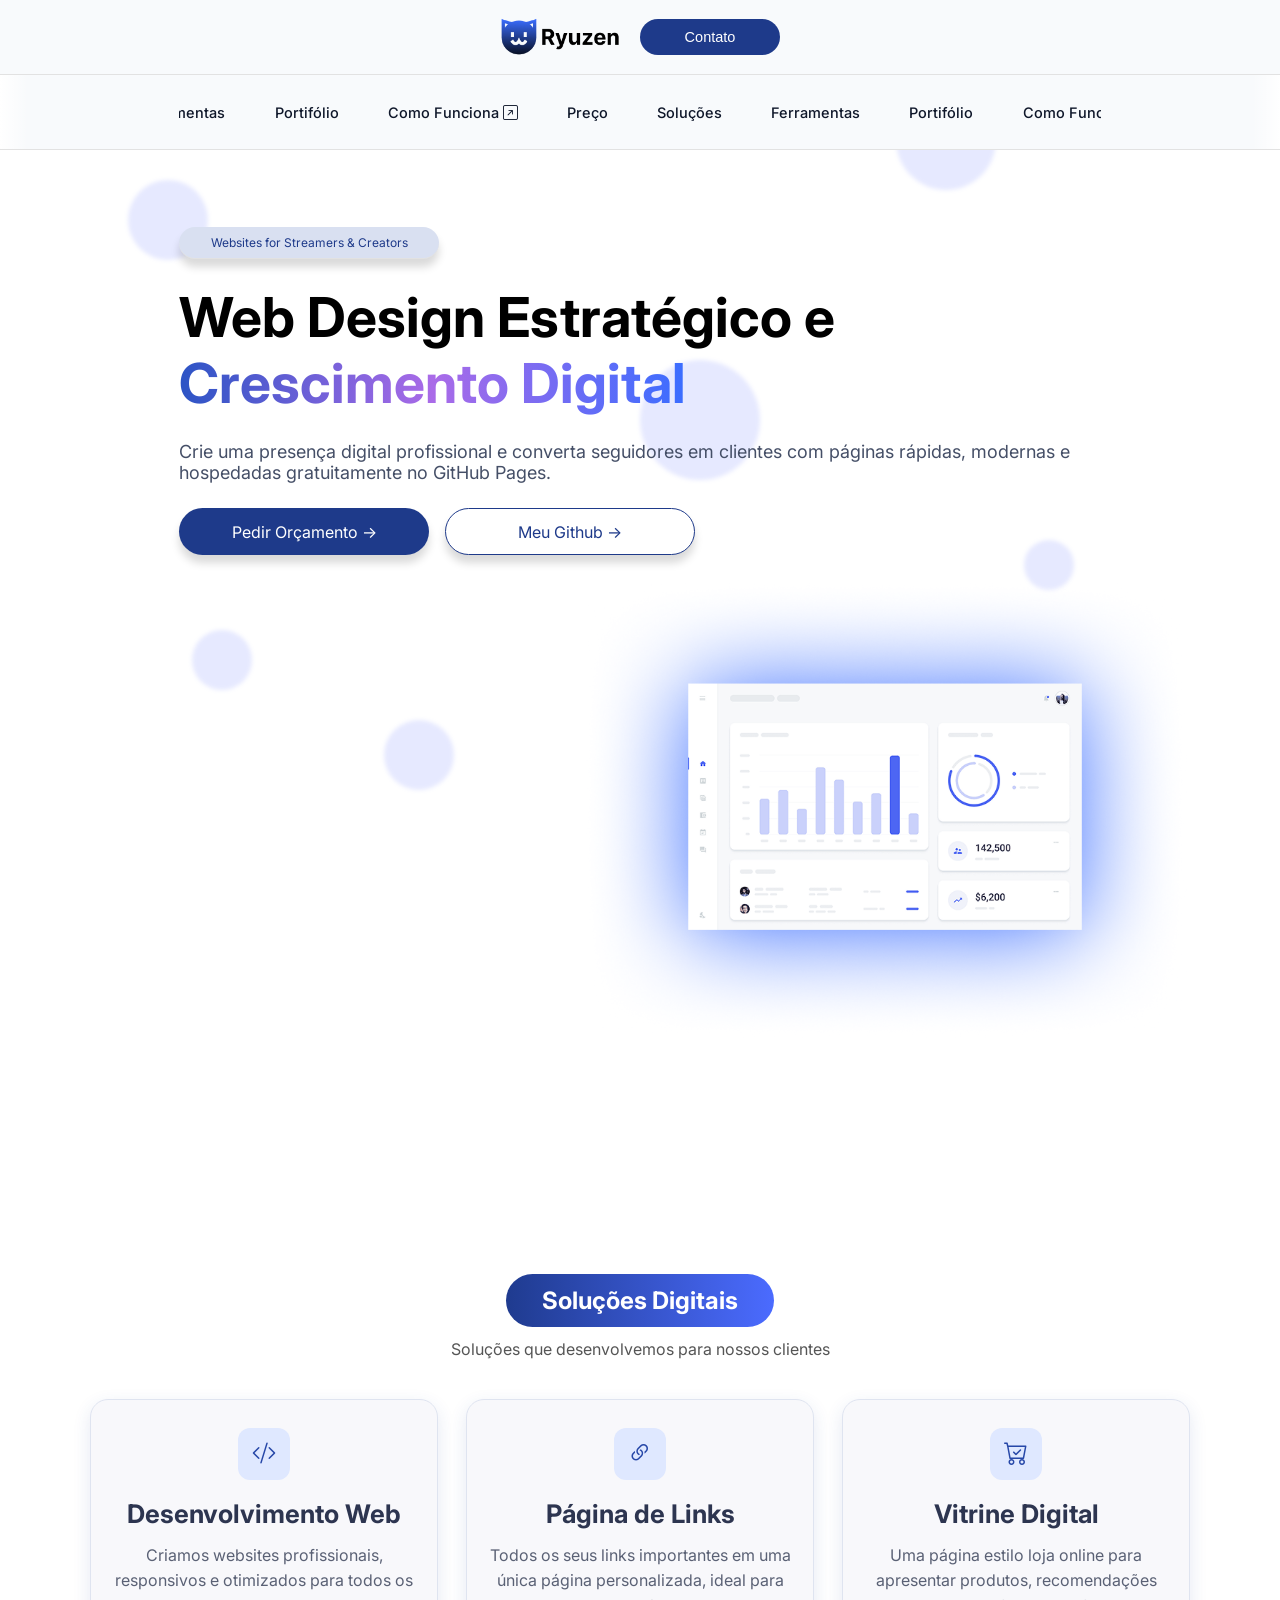
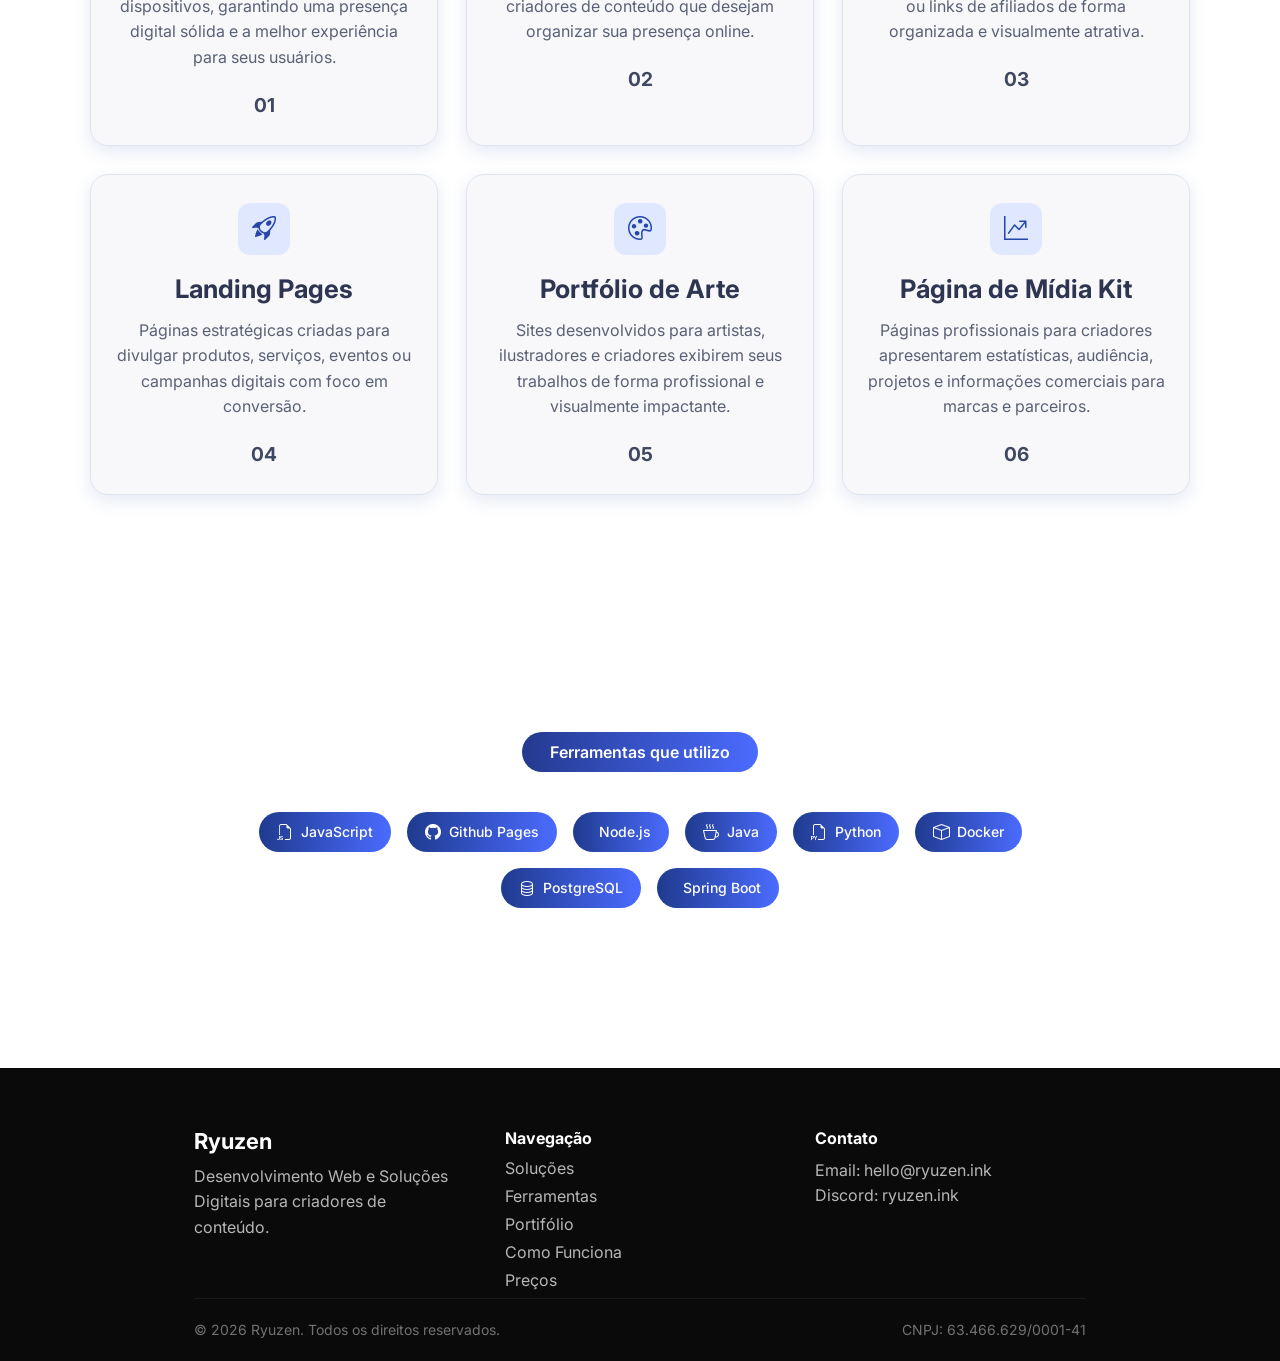
==== index.html @ b4200c1c "Correção de bugs no titulo e na seção ferramentas" ====
<!--
   *  
   * Ryuzen Dev Originals ® Todos os direitos reservados
   * Github: https://github.com/ryuzenink-cell
   *
-->
<!DOCTYPE html>
<html lang="pt">
<head>
    <meta charset="UTF-8">
    <meta name="viewport" content="width=device-width, initial-scale=1.0">
    <link rel="icon" type="image/jpg" href="assets/images/favicon.jpg">
    <title>Ryuzen - Portifólio de Desenvolvimento Web</title>
    <!-- Geral Style -->
    <link rel="stylesheet" href="assets/css/geral.css">
    <link rel="stylesheet" href="assets/css/top.css">
    <link rel="stylesheet" href="assets/css/main.css">
    <link rel="stylesheet" href="assets/css/footer.css">
    <link rel="stylesheet" href="assets/css/responsive.css">
    <link rel="stylesheet" href="assets/css/background/bg.css">
    <!-- Bootstrap Icons -->
    <link rel="stylesheet" href="https://cdn.jsdelivr.net/npm/bootstrap-icons@1.13.1/font/bootstrap-icons.min.css">
</head>
<body>



    <!-- ### Navbar section ### -->
    <div class="navbar navbar-desktop">
        <nav class="nav">
            <img src="assets/images/logo.png" alt="" srcset="" class="logo">
            <ul class="nav-list">
                <li class="nav-row"><a href="#Solucoes" class="nav-link">Soluções</a></li>
                <li class="nav-row"><a href="#Ferramentas" class="nav-link">Ferramentas</a></li>
                <li class="nav-row"><a href="#" class="nav-link">Portifólio</a></li>
                <li class="nav-row"><a href="#" class="nav-link">Como Funciona <i class="bi bi-arrow-up-right-square"></i></a></li>
                <li class="nav-row"><a href="#" class="nav-link">Preço</a></li>
            </ul>
            <button id="btn-cta">Contato</button>
        </nav>
    </div>
    <!-- ### Navbar section ### -->



    <!-- ### Nav-MOBILE ### -->
    <div class="navbar navbar-mobile nav-scroll-wrap">
        <nav class="nav nav-scroll" id="navScroll">
            <ul class="nav-list">
                <li class="nav-row"><a href="#Solucoes" class="nav-link">Soluções</a></li>
                <li class="nav-row"><a href="#Ferramentas" class="nav-link">Ferramentas</a></li>
                <li class="nav-row"><a href="#" class="nav-link">Portifólio</a></li>
                <li class="nav-row"><a href="#" class="nav-link">Como Funciona <i class="bi bi-arrow-up-right-square"></i></a></li>
                <li class="nav-row"><a href="#" class="nav-link">Preço</a></li>

                <li class="nav-row"><a href="#Solucoes" class="nav-link">Soluções</a></li>
                <li class="nav-row"><a href="#Ferramentas" class="nav-link">Ferramentas</a></li>
                <li class="nav-row"><a href="#" class="nav-link">Portifólio</a></li>
                <li class="nav-row"><a href="#" target="_blank" class="nav-link">Como Funciona <i class="bi bi-arrow-up-right-square"></i></a></li>
                <li class="nav-row"><a href="#" class="nav-link">Contato</a></li>
            </ul>
        </nav>
    </div>
    <!-- ### Nav-MOBILE ### -->


    <div class="floating-bg">
        <span></span>
        <span></span>
        <span></span>
        <span></span>
        <span></span>
        <span></span>
    </div>

    <!-- Hero section -->
    <section class="hero">
        <!--<img src="assets/images/tdesign_cat-filled.png" class="hero-logo-bg">-->
        <div class="container hero-grid">

            <div class="hero-left hero-content">
                <span id="slogan">Websites for Streamers & Creators</span>
                <h1>Web Design Estratégico e <span class="gradient-text">Crescimento Digital</span></h1>
                <p>Crie uma presença digital profissional e converta seguidores em clientes com páginas rápidas, modernas e hospedadas gratuitamente no GitHub Pages.</p>
                <div class="btn-section">
                    <a href="#" class="btn-order">Pedir Orçamento -></a>
                    <a href="https://github.com/ryuzenink-cell"  target="_blank" class="btn-github">Meu Github -></a>
                </div>
            </div>

            <div class="hero-right">
                <div class="hero-art">
                    <img src="assets/images/dashboard.png" alt="Dashboard">
                </div>
            </div>
        </div>
    </section>



    <!-- Main Section -->
     <section id="Solucoes" class="main">
        <div class="solutions">
            <div class="section-title">
                <span>Soluções Digitais</span>
                <p>Soluções que desenvolvemos para nossos clientes</p>
            </div>
            
            <div class="card-grid">


                <article class="card">
                    <span class="card-icon"><i class="bi bi-code-slash"></i></span>
                    <h3>Desenvolvimento Web</h3>
                    <p>
                        Criamos websites profissionais, responsivos e otimizados para todos os dispositivos, garantindo uma presença digital sólida e a melhor experiência para seus usuários.
                    </p>
                    <span class="card-number">01</span>
                </article>



                <article class="card">
                    <span class="card-icon"><i class="bi bi-link-45deg"></i></span>
                    <h3>Página de Links</h3>
                    <p>
                        Todos os seus links importantes em uma única página personalizada, ideal para criadores de conteúdo que desejam organizar sua presença online.
                    </p>
                    <span class="card-number">02</span>
                </article>



                <article class="card">
                    <span class="card-icon"><i class="bi bi-cart-check"></i></span>
                    <h3>Vitrine Digital</h3>
                    <p>
                        Uma página estilo loja online para apresentar produtos, recomendações ou links de afiliados de forma organizada e visualmente atrativa.
                    </p>
                    <span class="card-number">03</span>
                </article>



                <article class="card">
                    <span class="card-icon"><i class="bi bi-rocket-takeoff"></i></span>
                    <h3>Landing Pages</h3>
                    <p>
                        Páginas estratégicas criadas para divulgar produtos, serviços, eventos ou campanhas digitais com foco em conversão.
                    </p>
                    <span class="card-number">04</span>
                </article>



                <article class="card">
                    <span class="card-icon"><i class="bi bi-palette"></i></span>
                    <h3>Portfólio de Arte</h3>
                    <p>
                        Sites desenvolvidos para artistas, ilustradores e criadores exibirem seus trabalhos de forma profissional e visualmente impactante.
                    </p>
                    <span class="card-number">05</span>
                </article>



                <article class="card">
                    <span class="card-icon"><i class="bi bi-graph-up-arrow"></i></span>
                    <h3>Página de Mídia Kit</h3>
                    <p>
                        Páginas profissionais para criadores apresentarem estatísticas, audiência, projetos e informações comerciais para marcas e parceiros.
                    </p>
                    <span class="card-number">06</span>
                </article>
            </div>
        </div>
     </section>


     <section id="Ferramentas" class="tools">
        <div class="tools-title">
            Ferramentas que utilizo
        </div>
  
        <div class="tools-list">

        <div class="tool">
            <i class="bi bi-filetype-js"></i>
            JavaScript
        </div>

        <div class="tool">
            <i class="bi bi-github"></i>
            Github Pages
        </div>

        <div class="tool">
            <i class="bi bi-nodejs"></i>
            Node.js
        </div>

        <div class="tool">
            <i class="bi bi-cup-hot"></i>
            Java
        </div>

        <div class="tool">
            <i class="bi bi-filetype-py"></i>
            Python
        </div>

        <div class="tool">
            <i class="bi bi-box"></i>
            Docker
        </div>

        <div class="tool">
            <i class="bi bi-database"></i>
            PostgreSQL
        </div>

        <div class="tool">
            <i class="bi bi-leaf"></i>
            Spring Boot
        </div>
    </div>
</section>
     

<!-- Footer -->
<footer class="footer">

  <div class="footer-container">

    <div class="footer-brand">
      <h3>Ryuzen</h3>
      <p>Desenvolvimento Web e Soluções Digitais para criadores de conteúdo.</p>
    </div>

    <div class="footer-links">
      <h4>Navegação</h4>
      <a href="#Solucoes">Soluções</a>
      <a href="#Ferramentas">Ferramentas</a>
      <a href="#Portifolio">Portifólio</a>
      <a href="#ComoFunciona"  target="_blank">Como Funciona</a>
      <a href="#Precos">Preços</a>
    </div>

    <div class="footer-contact">
      <h4>Contato</h4>
      <p>Email: hello@ryuzen.ink</p>
      <p>Discord: ryuzen.ink</p>
    </div>

  </div>

  <div class="footer-bottom">
    <p>© 2026 Ryuzen. Todos os direitos reservados.</p>
    <p>CNPJ: 63.466.629/0001-41</p>
  </div>

</footer>

    <script src="assets/js/infinity-scroll.js"></script>
    <script src="assets/js/geral.js"></script>
</body>
</html>
---- assets/css/geral.css ----
/* Fonts from Google FOnts */
@import url('https://fonts.googleapis.com/css2?family=Fjalla+One&family=Inter:ital,opsz,wght@0,14..32,100..900;1,14..32,100..900&family=Open+Sans:ital,wght@0,300..800;1,300..800&family=Roboto:ital,wght@0,100..900;1,100..900&display=swap');

/* Geral Config. */
*{
    margin: 0;
    padding: 0;
    box-sizing: border-box;
}

html{
    scroll-behavior: smooth;
}

body{
    font-family: 'Inter', Arial, Helvetica, sans-serif;
    
}

.hero {
    min-height: 90dvh;      /* melhor no mobile */
    height: auto;            /* não trava */
    padding: clamp(28px, 6vw, 80px) 0;  /* padding responsivo */
    overflow: hidden;
    position: relative;
    overflow: hidden;
}

.container {
    width: min(100%, 72%); /* Configure a largura da seção HERO aqui */
    margin: 0 auto;
}

.hero-content{
    display:flex;
    flex-direction:column;
    gap: 25px;
    position: relative;
    z-index: 2;
}
---- assets/css/top.css ----
/* Logo COnfig. */
.logo{
    width: 120px;
    height: 38px;
}

/* Navbar Config. */
.navbar{
    height: 75px;
    background-color: #F8FAFC;
    display: flex;
    justify-content: center;
    align-items: center;
    border-bottom: 1px solid rgb(226, 226, 226);
}

.nav{
    height: 75px;
    width: 72%;      /* Configure a largura do menu de navegação aqui */
    display: flex;
    justify-content: space-between;
    align-items: center;
}

.nav .nav-list{
    display: flex;
    justify-content: center;
    list-style: none;
}

.nav .nav-list .nav-row{
    margin: 15px;
}

.nav .nav-list .nav-row .nav-link{
    position: relative;
    font-weight: 500;
    text-decoration: none;
    color: #0F172A;
    font-size: 14.5px;
    padding: 0.6rem;
    border-radius: 100px;
    cursor: pointer;
    transition: all 1s ease;
}

.nav .nav-list .nav-row .nav-link:hover{
    color: #1E3A8A;
    transition: all 1s ease;
}

.nav .nav-list .nav-row .nav-link:hover::after{
    transform: scaleX(1);                /* Controla o underline animado */
}

.nav .nav-list .nav-row .nav-link::after{
    content: "";
    position: absolute;                  /* Controla o underline animado */
    left: 0;
    bottom: 0px;
    width: 100%;
    height: 2px;
    background: #1E3A8A;
    transform: scaleX(0);
    transform-origin: left;
    transition: transform 0.3s ease;
}

#btn-cta{
    font-size: 14.5px;
    border: none;
    padding: 0.6rem;
    width: 140px;
    border-radius: 100px;
    color: #fff;
    background-color: #1E3A8A;
    transition: all 0.4s ease;
    cursor: pointer;
}

#btn-cta:hover{
    color: #1E3A8A;
    background-color: #fff;
    border: 1px solid #1E3A8A;
    transition: all 0.4s ease;
}



.navbar-mobile{
    display: none;
}



/* ##### Hero Section Congif. ##### */
/* Slogom + Hero Gradient Text  + CTA BTN Style */

#slogan{
    display: flex;
    justify-content: center;
    align-items: center;
    color: #1E3A8A;
    background-color: #D9E0F1;
    font-size: 12px;
    padding: 0.6rem;
    width: 260px;
    height: 32px;
    border-radius: 100px;
    border-bottom: 1px solid rgb(226, 226, 226);
    box-shadow: 0 8px 8px rgba(0,0,0,0.15);
}

.gradient-text{
    background: #3A6DFF;

    background: -webkit-linear-gradient(to right, #2C54C5, #AA6BE8, #3A6DFF);
    background: linear-gradient(to right, #2C54C5, #AA6BE8, #3A6DFF);

    -webkit-background-clip: text;
    background-clip: text;

    -webkit-text-fill-color: transparent;
    color: transparent;
}

/* BTN Section */
.btn-section{
    display: flex;
    gap: 16px;
}

.btn-order{
    display: flex;
    justify-content: center;
    align-items: center;
    font-size: 16px;
    text-decoration: none;
    border: none;
    padding: 0.8rem;
    width: 250px;
    border-radius: 100px;
    color: #fff;
    background-color: #1E3A8A;
    transition: all 0.4s ease;
    cursor: pointer;
    box-shadow: 0 8px 8px rgba(0,0,0,0.15);
}

.btn-order:hover{
    color: #1E3A8A;
    background-color: #fff;
    border: 1px solid #1E3A8A;
    transition: all 0.4s ease;
}

.btn-github{
    display: flex;
    justify-content: center;
    align-items: center;
    font-size: 16px;
    text-decoration: none;
    border: none;
    padding: 0.8rem;
    width: 250px;
    border-radius: 100px;
    color: #1E3A8A;
    background-color: #fff;
    transition: all 0.4s ease;
    cursor: pointer;
    border: 1px solid #1E3A8A;
    box-shadow: 0 8px 8px rgba(0,0,0,0.15);
}

.btn-github:hover{
    color: #F8FAFC;
    background-color: #1E3A8A;
    transition: all 0.4s ease;
}



.hero-logo-bg{
    position: absolute;
    right: -40px;
    bottom: -100px;
    width: 500px;
    /*filter: blur(2px);*/
    z-index: 0;
}

/* Resume */

.hero-content p{
    color: #454f67;
    font-size: 18px;
}

.hero-content h1{
    font-size: 55px;
}

.hero-grid {
  display: grid;
  grid-template-columns: 1.1fr 0.9fr; /* esquerda maior, direita menor */
  gap: 80px;                         /* Define a largura premitida para o "Web Design Estratégico e Crescimento Digital" e restante */
  align-items: center;
}

.hero-right .hero-art{
  position: relative;
  width: 100%;
  max-width: 520px;
  margin-left: auto;
}

.hero-right img{
  width: 38rem;
  display: block;
}
---- assets/css/main.css ----
/* Font Anonymous Pro */
@import url('https://fonts.googleapis.com/css2?family=Anonymous+Pro:ital,wght@0,400;0,700;1,400;1,700&family=Fjalla+One&family=Inter:ital,opsz,wght@0,14..32,100..900;1,14..32,100..900&family=Open+Sans:ital,wght@0,300..800;1,300..800&family=Roboto:ital,wght@0,100..900;1,100..900&display=swap');
/* ------ */
.main{
    min-height: 90dvh;      /* melhor no mobile */
    height: auto;            /* não trava */
    padding: clamp(28px, 6vw, 80px) 0;  /* padding responsivo */
    overflow: hidden;
    overflow: hidden;
}

.solutions {
    padding: 80px 20px;
}

.section-title {
    text-align: center;
    margin-bottom: 40px;
}

.section-title span{
    display: inline-block;
    background: linear-gradient(90deg,#1f3b8f,#4b6bff);
    color: white;
    padding: 12px 36px;
    border-radius: 999px;
    font-weight: 700;
    font-size: 1.5rem;
    margin-bottom: 12px;
}

.section-title p{
    color: #555;
    font-size: 1rem;
}

.section-title p {
    color: #555;
    font-size: 1rem;
}

.card-grid{
    display: grid;
    grid-template-columns: repeat(3, 1fr);
    gap: 28px;
    max-width: 1100px;
    margin: 0 auto;
}

.card{
    background: #f8f8fb;
    border: 1px solid #dfe4f0;
    border-radius: 18px;
    padding: 28px 22px;
    text-align: center;
    box-shadow: 0 6px 18px rgba(45, 76, 160, 0.12);
    transition: transform 0.3s ease, box-shadow 0.3s ease;
}

.card:hover {
    transform: translateY(-6px);
    box-shadow: 0 12px 28px rgba(45, 76, 160, 0.18);
}

.card-icon {
    width: 52px;
    height: 52px;
    margin: 0 auto 18px;
    border-radius: 12px;
    color: #2647a8;
    background: #dfe8ff;
    display: flex;
    align-items: center;
    justify-content: center;
    font-size: 24px;
}

.card h3 {
    font-size: 1.6rem;
    margin-bottom: 14px;
    color: #2d3550;
}

.card p {
    font-size: 1rem;
    line-height: 1.6;
    color: #5a6175;
    margin-bottom: 22px;
}

.card-number {
    display: block;
    font-weight: 700;
    font-size: 1.2rem;
    color: #3f4860;
}

/* Ferramentas que utilizo */
.tools{
  padding: 80px 20px;
  text-align: center;
  width: 72%;
  margin: 0 auto;
}

/* título */

.tools-title{
  display: inline-block;
  padding: 10px 28px;

  background: linear-gradient(90deg,#243a8f,#4b6bff);

  color: white;
  font-weight: 600;
  border-radius: 20px;

  margin-bottom: 40px;
}

/* lista */

.tools-list{
  display: flex;
  flex-wrap: wrap;
  justify-content: center;
  gap: 16px;
}

/* cada ferramenta */

.tool{
  display: flex;
  align-items: center;
  gap: 8px;
  padding: 10px 18px;

  background: linear-gradient(90deg,#1f3b8f,#4b6bff);

  color: white;
  font-weight: 500;

  border-radius: 20px;

  font-size: 14px;

  transition: transform 0.25s ease,
              box-shadow 0.25s ease;
}

.tool i{
  font-size: 16px;
}

/* hover */

.tool:hover{
  transform: translateY(-3px);

  box-shadow: 0 8px 20px rgba(0,0,0,0.15);
}
---- assets/css/footer.css ----
.footer{
    background:#0a0a0a;
    color:white;
    padding:60px 20px 20px 20px;
    margin-top:80px;
}

.footer-container{
  max-width:72%;
  margin:auto;

  display:grid;
  grid-template-columns: repeat(auto-fit, minmax(220px,1fr));
  gap:40px;
}

.footer h3{
  font-size:22px;
  margin-bottom:10px;
}

.footer h4{
  margin-bottom:10px;
}

.footer p{
  opacity:0.7;
  line-height:1.6;
}

.footer a{
  display:block;
  color:white;
  text-decoration:none;
  opacity:0.7;
  margin-bottom:8px;
  transition:0.3s;
}

.footer a:hover{
  opacity:1;
}

.footer-bottom{
  margin-top:40px;
  padding-top:20px;
  border-top:1px solid #222;
  width: 72%;
  
  display:flex;
  justify-content:space-between;
  margin: 0 auto;
  flex-wrap:wrap;

  font-size:14px;
  opacity:0.6;
}
---- assets/css/responsive.css ----
/* ########## MOBILE ########### */
/* ##### Header ##### */
/* Mobile grande / início tablet (até 640px) */
@media (max-width: 1299px) {
    .navbar-desktop .nav-list{
        display: none;
    }

    .navbar-mobile{
        display: flex;
        justify-content: center;
        align-items: center;
    }

    .nav{
        display: flex;
        justify-content: center;
        align-items: center;
        gap: 20px;
    }

    .nav-mobile .nav-row{
        padding-left: 100px;
    }

    .hero-grid{
        grid-template-columns: 1fr;
        gap: 24px;
    }

    .nav-scroll{
  display: flex;
  gap: 22px;
  padding: 12px 16px;

  overflow-x: auto;
  overflow-y: hidden;
  white-space: nowrap;

  -webkit-overflow-scrolling: touch; /* iOS suave */
  scroll-snap-type: x mandatory;     /* “encaixa” */
}

.nav-scroll a{
  flex: 0 0 auto;
  scroll-snap-align: start;

  text-decoration: none;
  color: #111;
  font-weight: 500;
  padding: 10px 12px;
  border-radius: 999px;
}

.nav-scroll a:active{
  background: rgba(15,42,120,.08);
}

/* esconder a scrollbar (opcional) */
.nav-scroll::-webkit-scrollbar{ display: none; }
.nav-scroll{ scrollbar-width: none; }

.nav-scroll-wrap{
  position: relative;
}

.nav-scroll-wrap::before,
.nav-scroll-wrap::after{
  content:"";
  position:absolute;
  top:0; bottom:0;
  width: 28px;
  pointer-events:none;
}

.nav-scroll-wrap::before{
  left:0;
  background: linear-gradient(to right, #fff, transparent);
}
.nav-scroll-wrap::after{
  right:0;
  background: linear-gradient(to left, #fff, transparent);
}

}

@media (max-width: 760px){
  .btn-section{
    flex-direction: column;
    align-items: center;
    margin-left: 0px;
}
}


/* ##### Hero Section ##### */
/* Mobile: vira 1 coluna */
@media (max-width: 992px){
  .hero-grid{
    grid-template-columns: 1fr;
  }
  .hero-right .hero-art{
    margin: 0 auto;
    max-width: 90%;
  }
}

@media (max-width: 989px) {
    .hero-right{
    display: flex;
    justify-content: center;
    align-items: center;
}

.hero-right img{
    width: min(1000px, 100%);
    height: auto;
    display: block;
}

}

@media (max-width: 700px) {
  .hero-content h1{
    font-size: 38px;
}
}




/* Main Section */
@media (max-width: 992px) {
  .card-grid{
      grid-template-columns: repeat(1, 1fr);
      max-width: 90%;
      margin: 0 auto;
  }
}
---- assets/css/background/bg.css ----
.floating-bg{
  position: fixed;
  top: 0;
  left: 0;
  width: 100%;
  height: 100%;
  overflow: hidden;
  z-index: -1;
  pointer-events: none;
}

.floating-bg span{
  position: absolute;
  display: block;
  border-radius: 50%;
  background: rgba(90,110,255,0.15);
  animation: float 20s infinite ease-in-out;
}

/* tamanhos diferentes */

.floating-bg span:nth-child(1){
  width: 80px;
  height: 80px;
  top: 20%;
  left: 10%;
}

.floating-bg span:nth-child(2){
  width: 50px;
  height: 50px;
  top: 60%;
  left: 80%;
}

.floating-bg span:nth-child(3){
  width: 120px;
  height: 120px;
  top: 40%;
  left: 50%;
}

.floating-bg span:nth-child(4){
  width: 70px;
  height: 70px;
  top: 80%;
  left: 30%;
}

.floating-bg span:nth-child(5){
  width: 100px;
  height: 100px;
  top: 10%;
  left: 70%;
}

.floating-bg span:nth-child(6){
  width: 60px;
  height: 60px;
  top: 70%;
  left: 15%;
}

/* animação */

@keyframes float{

  0%{
    transform: translateY(0px);
  }

  50%{
    transform: translateY(-40px);
  }

  100%{
    transform: translateY(0px);
  }

}

.floating-bg span{
  filter: blur(2px);
}
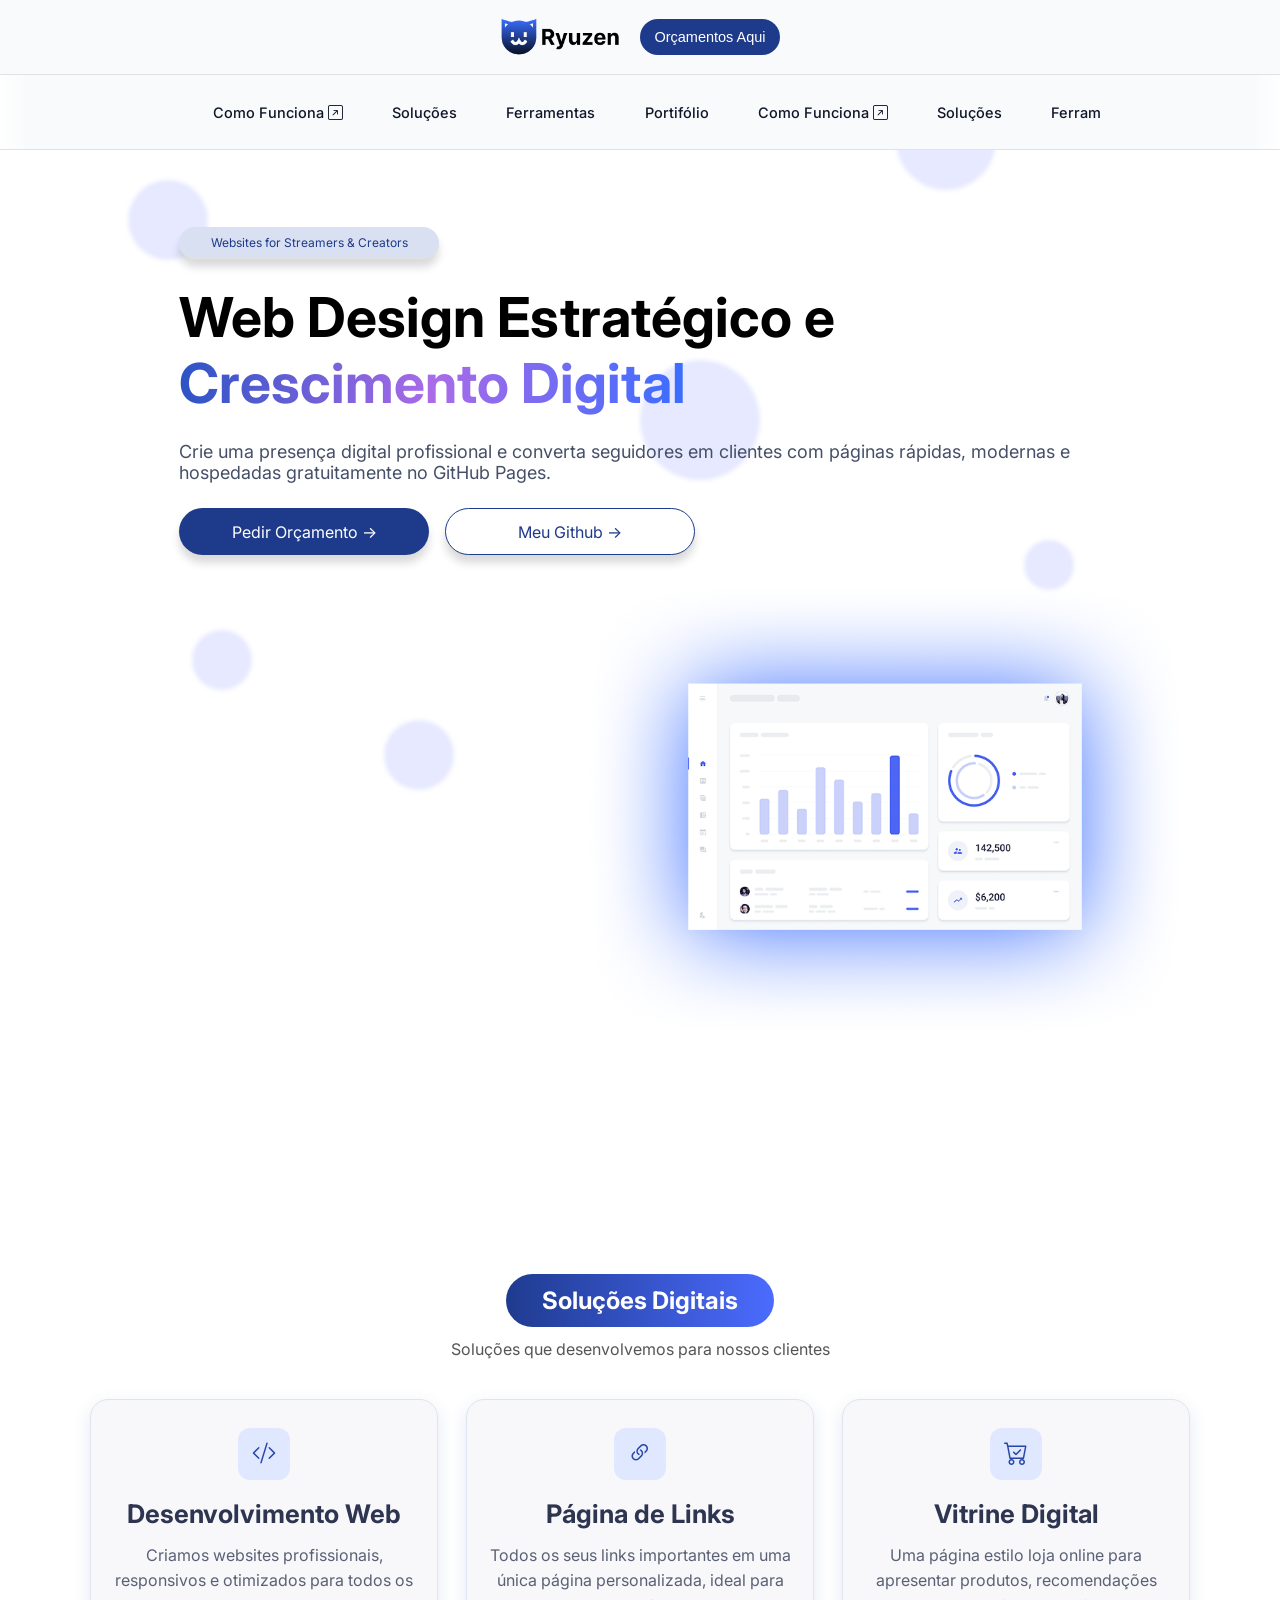
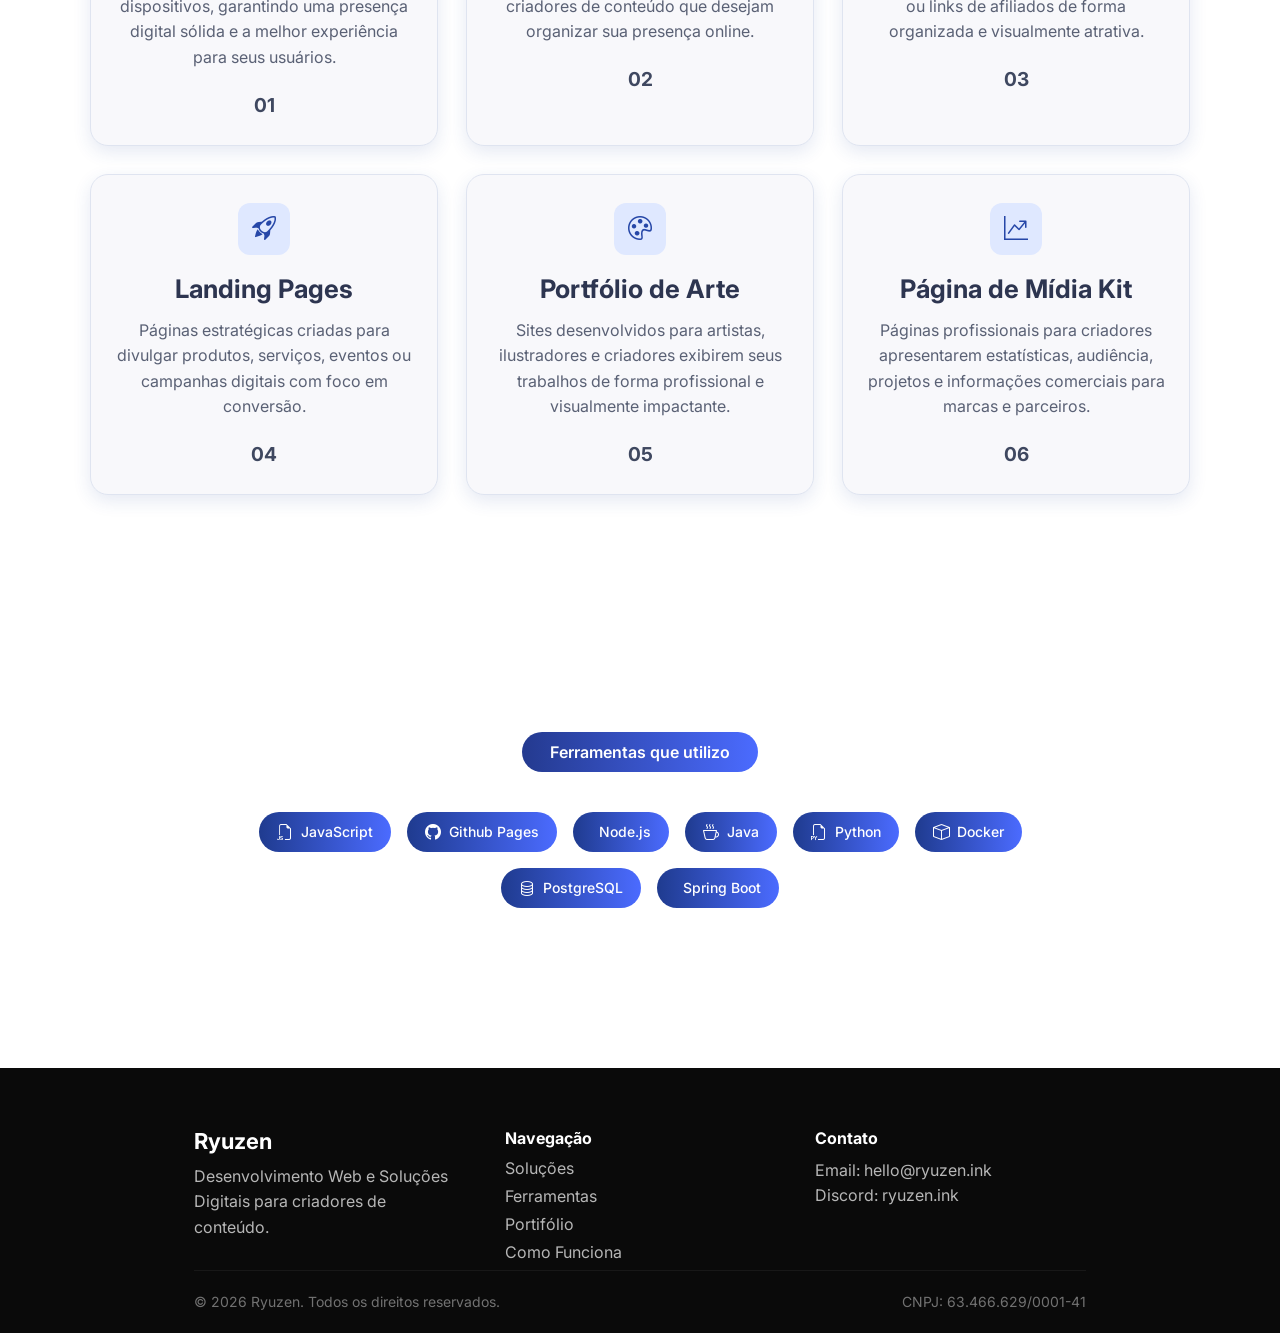
==== commit a05ac839: "Adicionados os links do menu de navegação e remoção do menu 'Preços'" ====
--- a/index.html
+++ b/index.html
@@ -33,10 +33,9 @@
                 <li class="nav-row"><a href="#Solucoes" class="nav-link">Soluções</a></li>
                 <li class="nav-row"><a href="#Ferramentas" class="nav-link">Ferramentas</a></li>
                 <li class="nav-row"><a href="#" class="nav-link">Portifólio</a></li>
-                <li class="nav-row"><a href="#" class="nav-link">Como Funciona <i class="bi bi-arrow-up-right-square"></i></a></li>
-                <li class="nav-row"><a href="#" class="nav-link">Preço</a></li>
+                <li class="nav-row"><a href="https://1drv.ms/w/c/02ecc47e19b24956/IQBkoAuSx-CNSq3JrYBr-iwLAa9KPeosAlhaPduYP4eDhPU?e=Nr4fzq" target="_blank" class="nav-link">Como Funciona <i class="bi bi-arrow-up-right-square"></i></a></li>
             </ul>
-            <button id="btn-cta">Contato</button>
+            <button id="btn-cta">Orçamentos Aqui</button>
         </nav>
     </div>
     <!-- ### Navbar section ### -->
@@ -50,14 +49,17 @@
                 <li class="nav-row"><a href="#Solucoes" class="nav-link">Soluções</a></li>
                 <li class="nav-row"><a href="#Ferramentas" class="nav-link">Ferramentas</a></li>
                 <li class="nav-row"><a href="#" class="nav-link">Portifólio</a></li>
-                <li class="nav-row"><a href="#" class="nav-link">Como Funciona <i class="bi bi-arrow-up-right-square"></i></a></li>
-                <li class="nav-row"><a href="#" class="nav-link">Preço</a></li>
-
-                <li class="nav-row"><a href="#Solucoes" class="nav-link">Soluções</a></li>
-                <li class="nav-row"><a href="#Ferramentas" class="nav-link">Ferramentas</a></li>
-                <li class="nav-row"><a href="#" class="nav-link">Portifólio</a></li>
-                <li class="nav-row"><a href="#" target="_blank" class="nav-link">Como Funciona <i class="bi bi-arrow-up-right-square"></i></a></li>
-                <li class="nav-row"><a href="#" class="nav-link">Contato</a></li>
+                <li class="nav-row"><a href="https://1drv.ms/w/c/02ecc47e19b24956/IQBkoAuSx-CNSq3JrYBr-iwLAWNBC3goTfYPSBElom0fkyY?e=swyoKU" target="_blank" class="nav-link">Como Funciona <i class="bi bi-arrow-up-right-square"></i></a></li>
+
+                <li class="nav-row"><a href="#Solucoes" class="nav-link">Soluções</a></li>
+                <li class="nav-row"><a href="#Ferramentas" class="nav-link">Ferramentas</a></li>
+                <li class="nav-row"><a href="#" class="nav-link">Portifólio</a></li>
+                <li class="nav-row"><a href="https://1drv.ms/w/c/02ecc47e19b24956/IQBkoAuSx-CNSq3JrYBr-iwLAWNBC3goTfYPSBElom0fkyY?e=swyoKU" target="_blank" class="nav-link">Como Funciona <i class="bi bi-arrow-up-right-square"></i></a></li>
+
+                <li class="nav-row"><a href="#Solucoes" class="nav-link">Soluções</a></li>
+                <li class="nav-row"><a href="#Ferramentas" class="nav-link">Ferramentas</a></li>
+                <li class="nav-row"><a href="#" class="nav-link">Portifólio</a></li>
+                <li class="nav-row"><a href="https://1drv.ms/w/c/02ecc47e19b24956/IQBkoAuSx-CNSq3JrYBr-iwLAWNBC3goTfYPSBElom0fkyY?e=swyoKU" target="_blank" class="nav-link">Como Funciona <i class="bi bi-arrow-up-right-square"></i></a></li>
             </ul>
         </nav>
     </div>
@@ -243,7 +245,6 @@
       <a href="#Ferramentas">Ferramentas</a>
       <a href="#Portifolio">Portifólio</a>
       <a href="#ComoFunciona"  target="_blank">Como Funciona</a>
-      <a href="#Precos">Preços</a>
     </div>
 
     <div class="footer-contact">
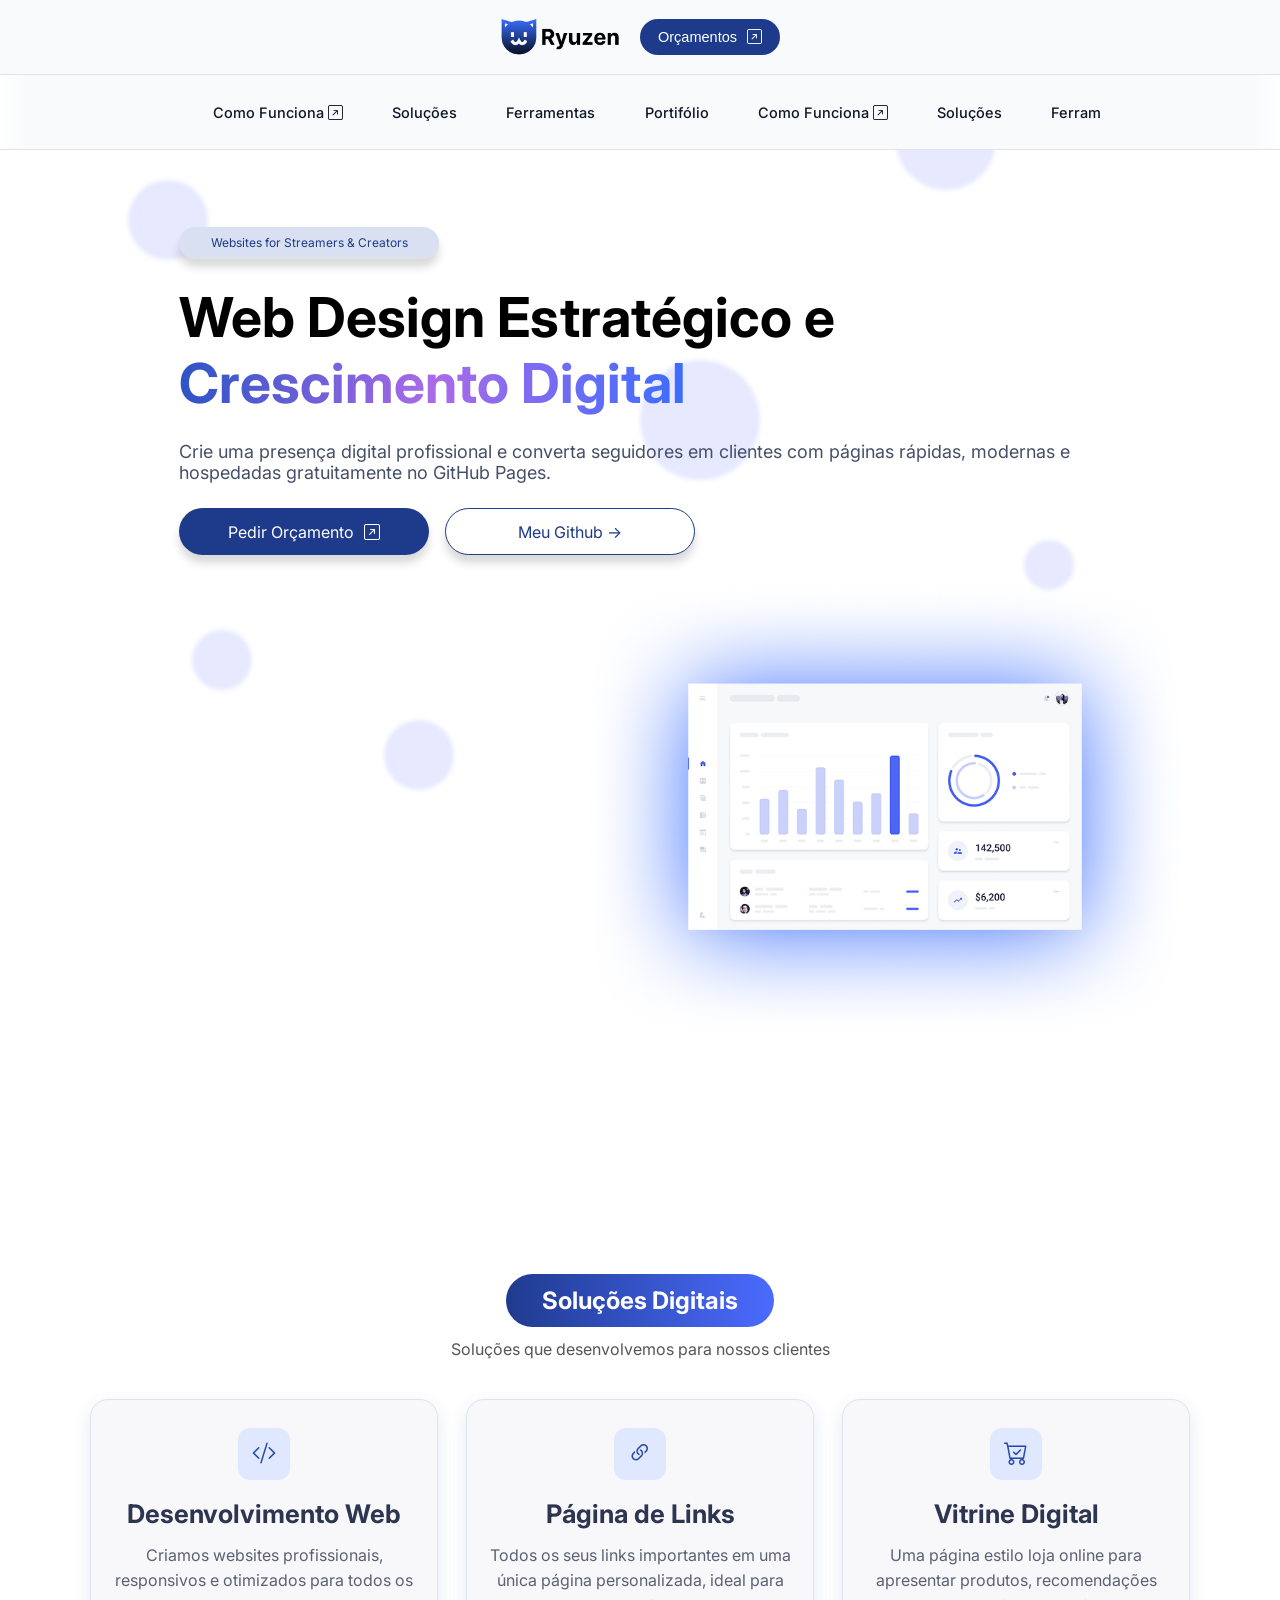
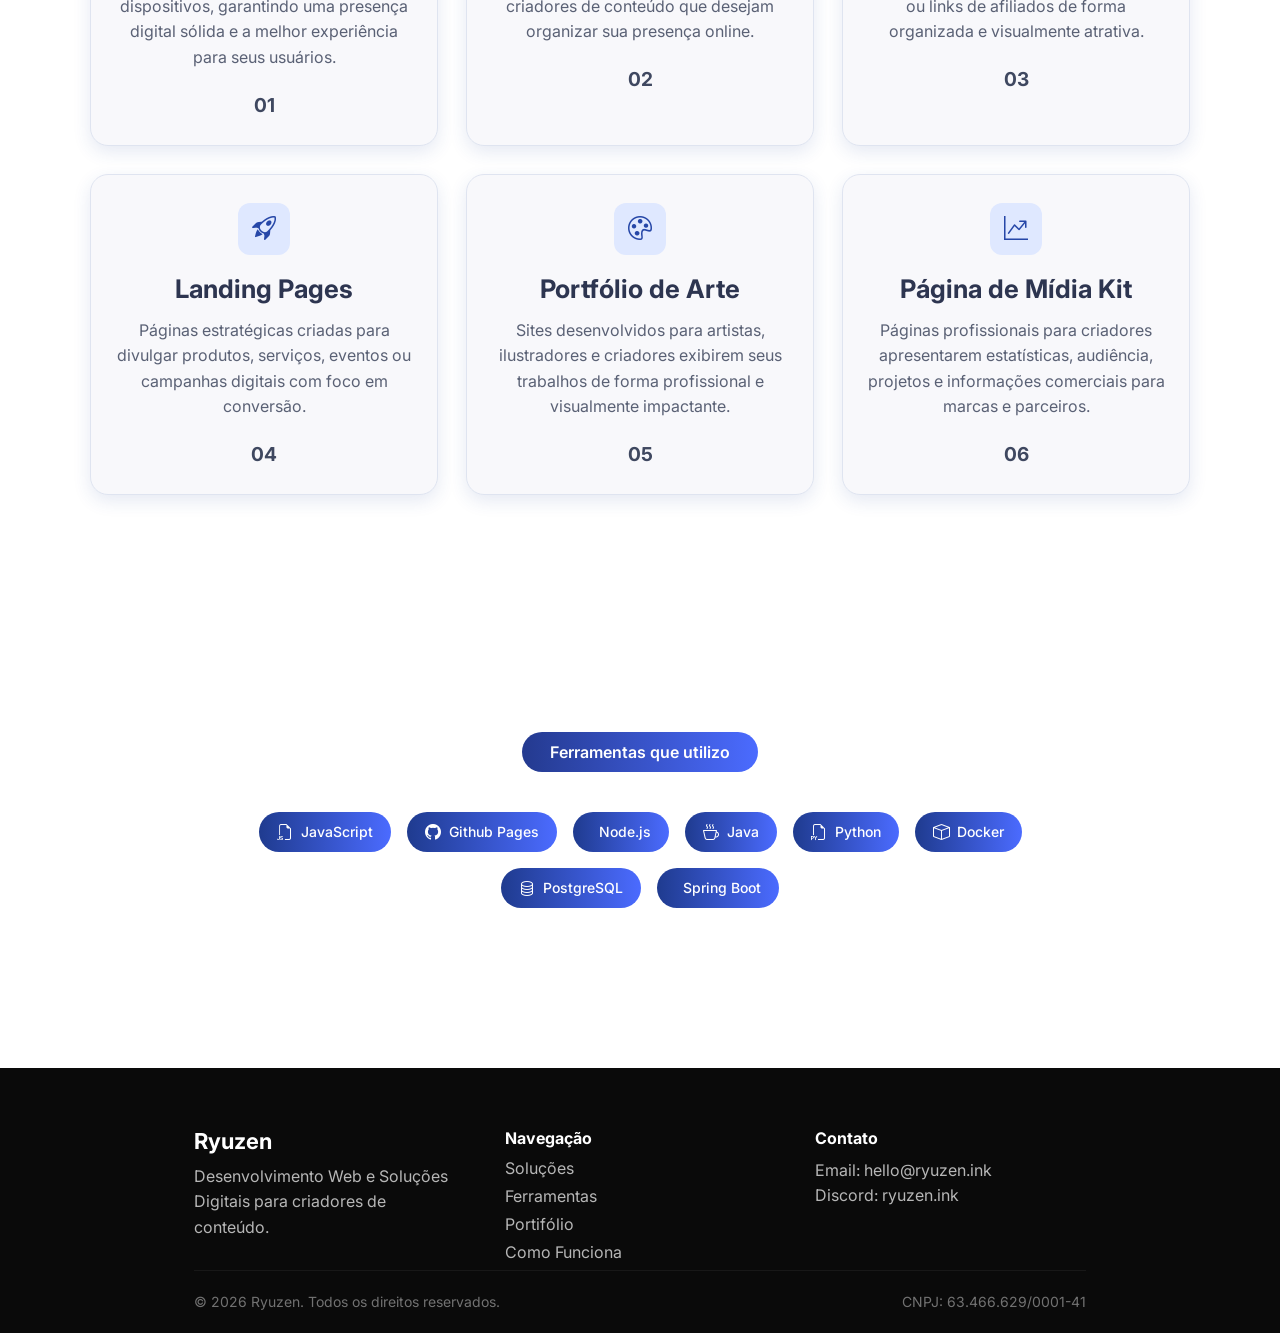
==== commit 20336c59: "Adicionado icon arrow nos links externos e finalizadas as páginas externas do como funciona e o form" ====
--- a/index.html
+++ b/index.html
@@ -35,7 +35,7 @@
                 <li class="nav-row"><a href="#" class="nav-link">Portifólio</a></li>
                 <li class="nav-row"><a href="https://1drv.ms/w/c/02ecc47e19b24956/IQBkoAuSx-CNSq3JrYBr-iwLAa9KPeosAlhaPduYP4eDhPU?e=Nr4fzq" target="_blank" class="nav-link">Como Funciona <i class="bi bi-arrow-up-right-square"></i></a></li>
             </ul>
-            <button id="btn-cta">Orçamentos Aqui</button>
+            <button id="btn-cta" onclick="window.location.href='https://forms.office.com/r/mLVQ7Mgu4M'">Orçamentos<i class="bi bi-arrow-up-right-square" style="margin-left:10px"></i></button>
         </nav>
     </div>
     <!-- ### Navbar section ### -->
@@ -85,7 +85,7 @@
                 <h1>Web Design Estratégico e <span class="gradient-text">Crescimento Digital</span></h1>
                 <p>Crie uma presença digital profissional e converta seguidores em clientes com páginas rápidas, modernas e hospedadas gratuitamente no GitHub Pages.</p>
                 <div class="btn-section">
-                    <a href="#" class="btn-order">Pedir Orçamento -></a>
+                    <a href="https://forms.office.com/r/mLVQ7Mgu4M" class="btn-order">Pedir Orçamento<i class="bi bi-arrow-up-right-square" style="margin-left:10px"></i></a>
                     <a href="https://github.com/ryuzenink-cell"  target="_blank" class="btn-github">Meu Github -></a>
                 </div>
             </div>
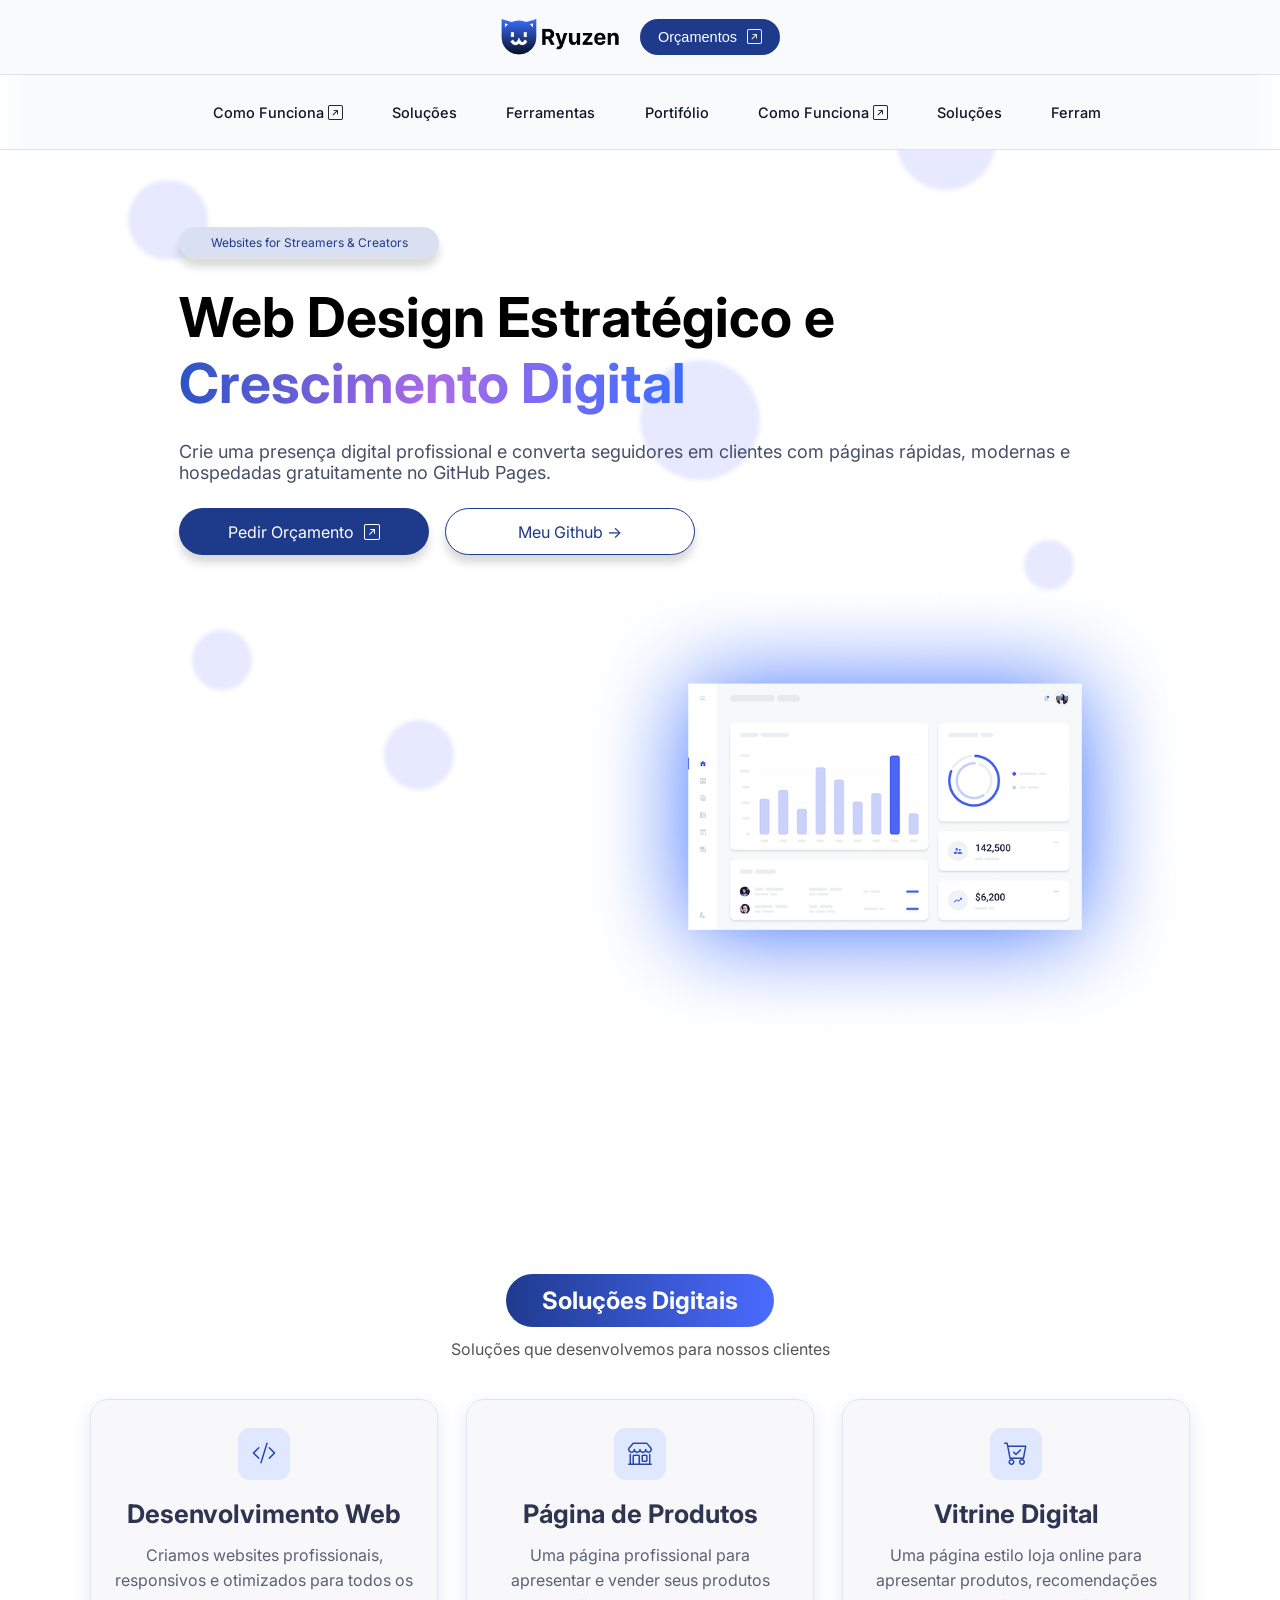
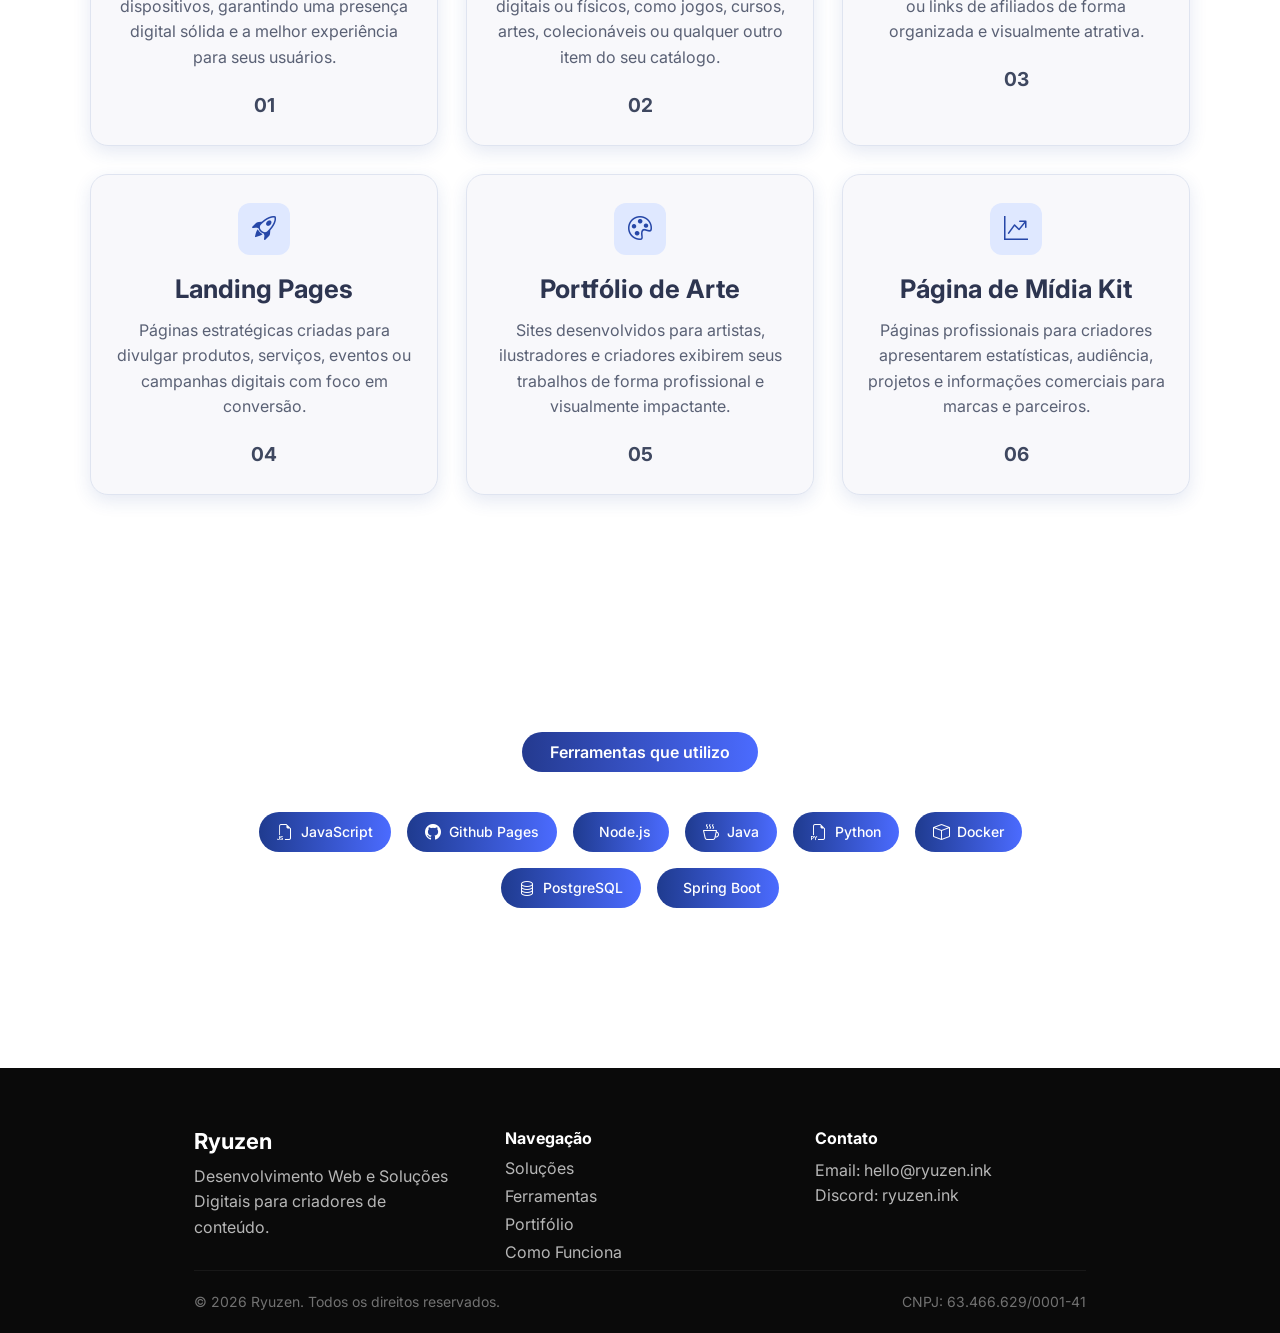
==== commit 80246c56: "Adicionada imagem preview do site no readme.md do repositorio" ====
--- a/index.html
+++ b/index.html
@@ -123,11 +123,12 @@
 
 
                 <article class="card">
-                    <span class="card-icon"><i class="bi bi-link-45deg"></i></span>
-                    <h3>Página de Links</h3>
-                    <p>
-                        Todos os seus links importantes em uma única página personalizada, ideal para criadores de conteúdo que desejam organizar sua presença online.
-                    </p>
+                    <span class="card-icon"><i class="bi bi-shop"></i></span>
+                    <h3>Página de Produtos</h3>
+                    <p>
+                        Uma página profissional para apresentar e vender seus produtos digitais ou físicos, como jogos, cursos, artes, colecionáveis ou qualquer outro item do seu catálogo.
+                    </p>
+                    <!--<button id="btn-cta" onclick="window.location.href='#'">Ver Exemplos<i class="bi bi-arrow-up-right-square" style="margin-left:10px"></i></button>-->
                     <span class="card-number">02</span>
                 </article>
 
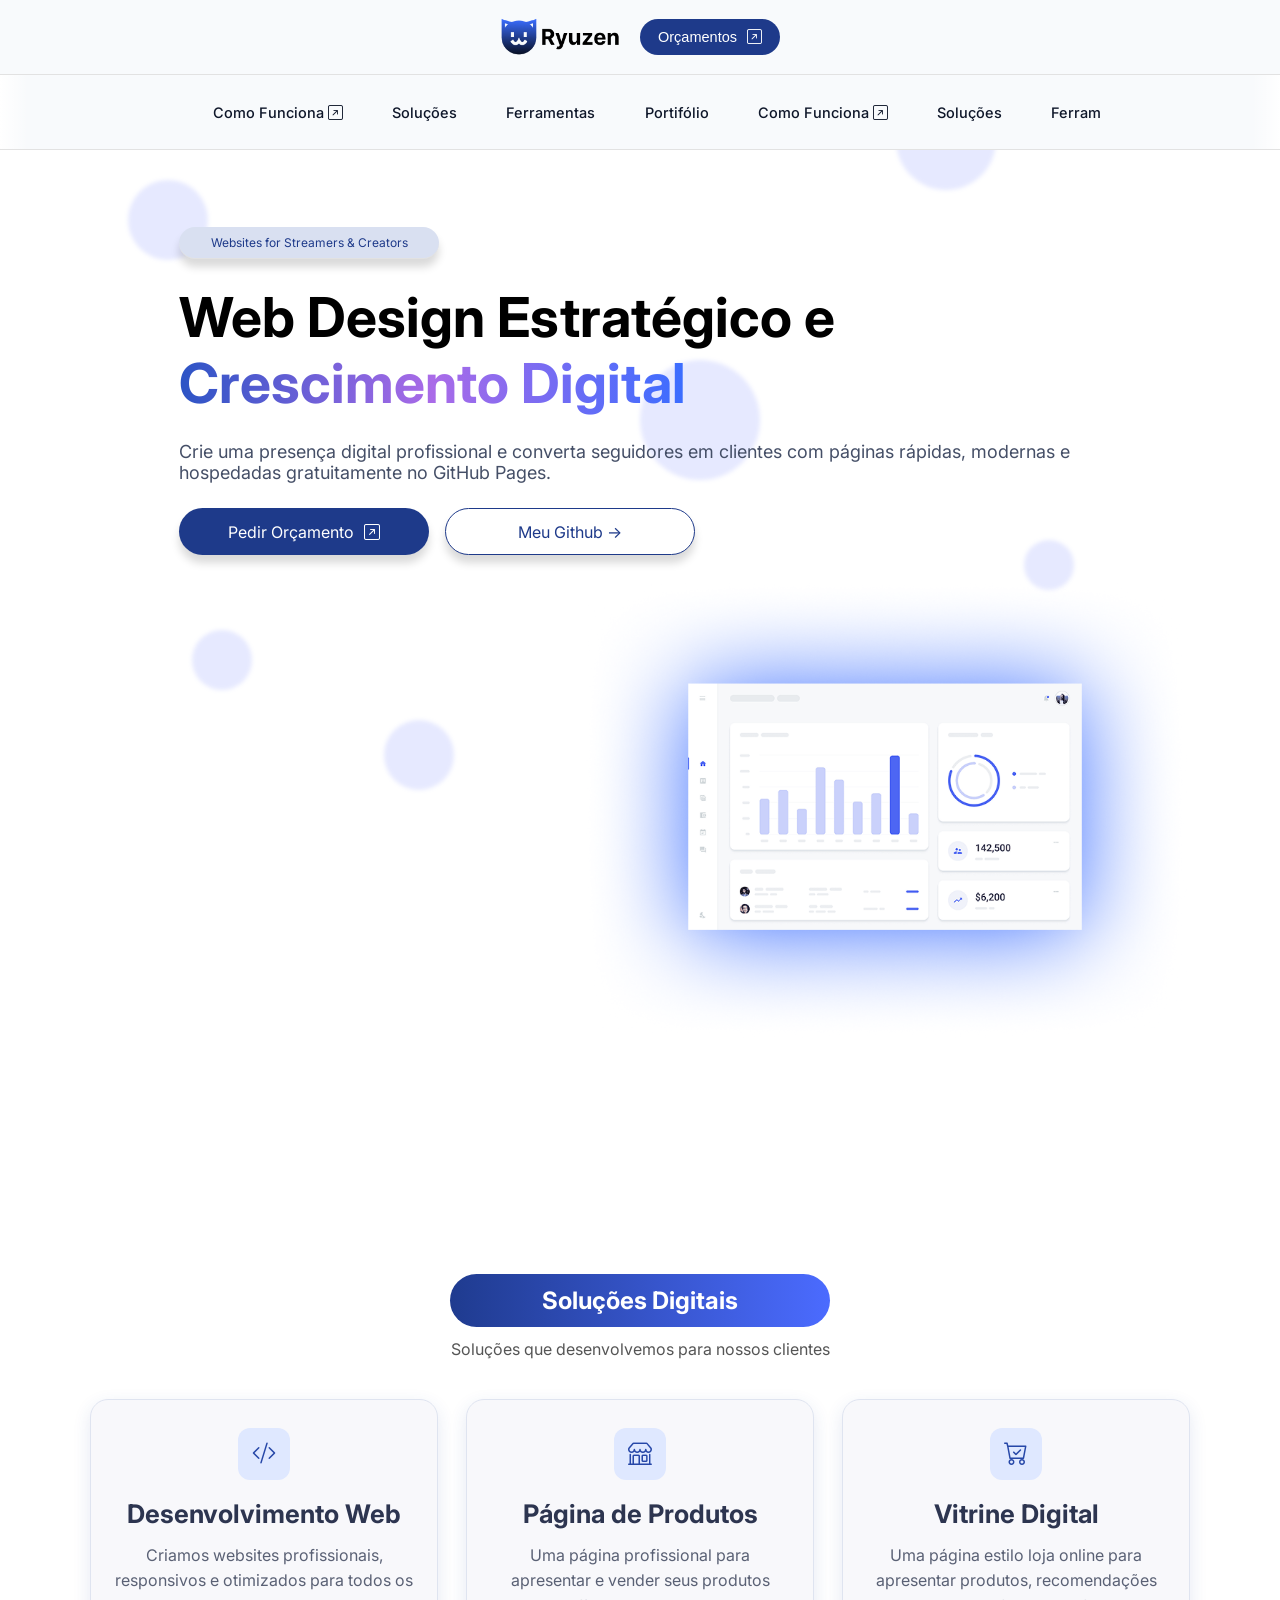
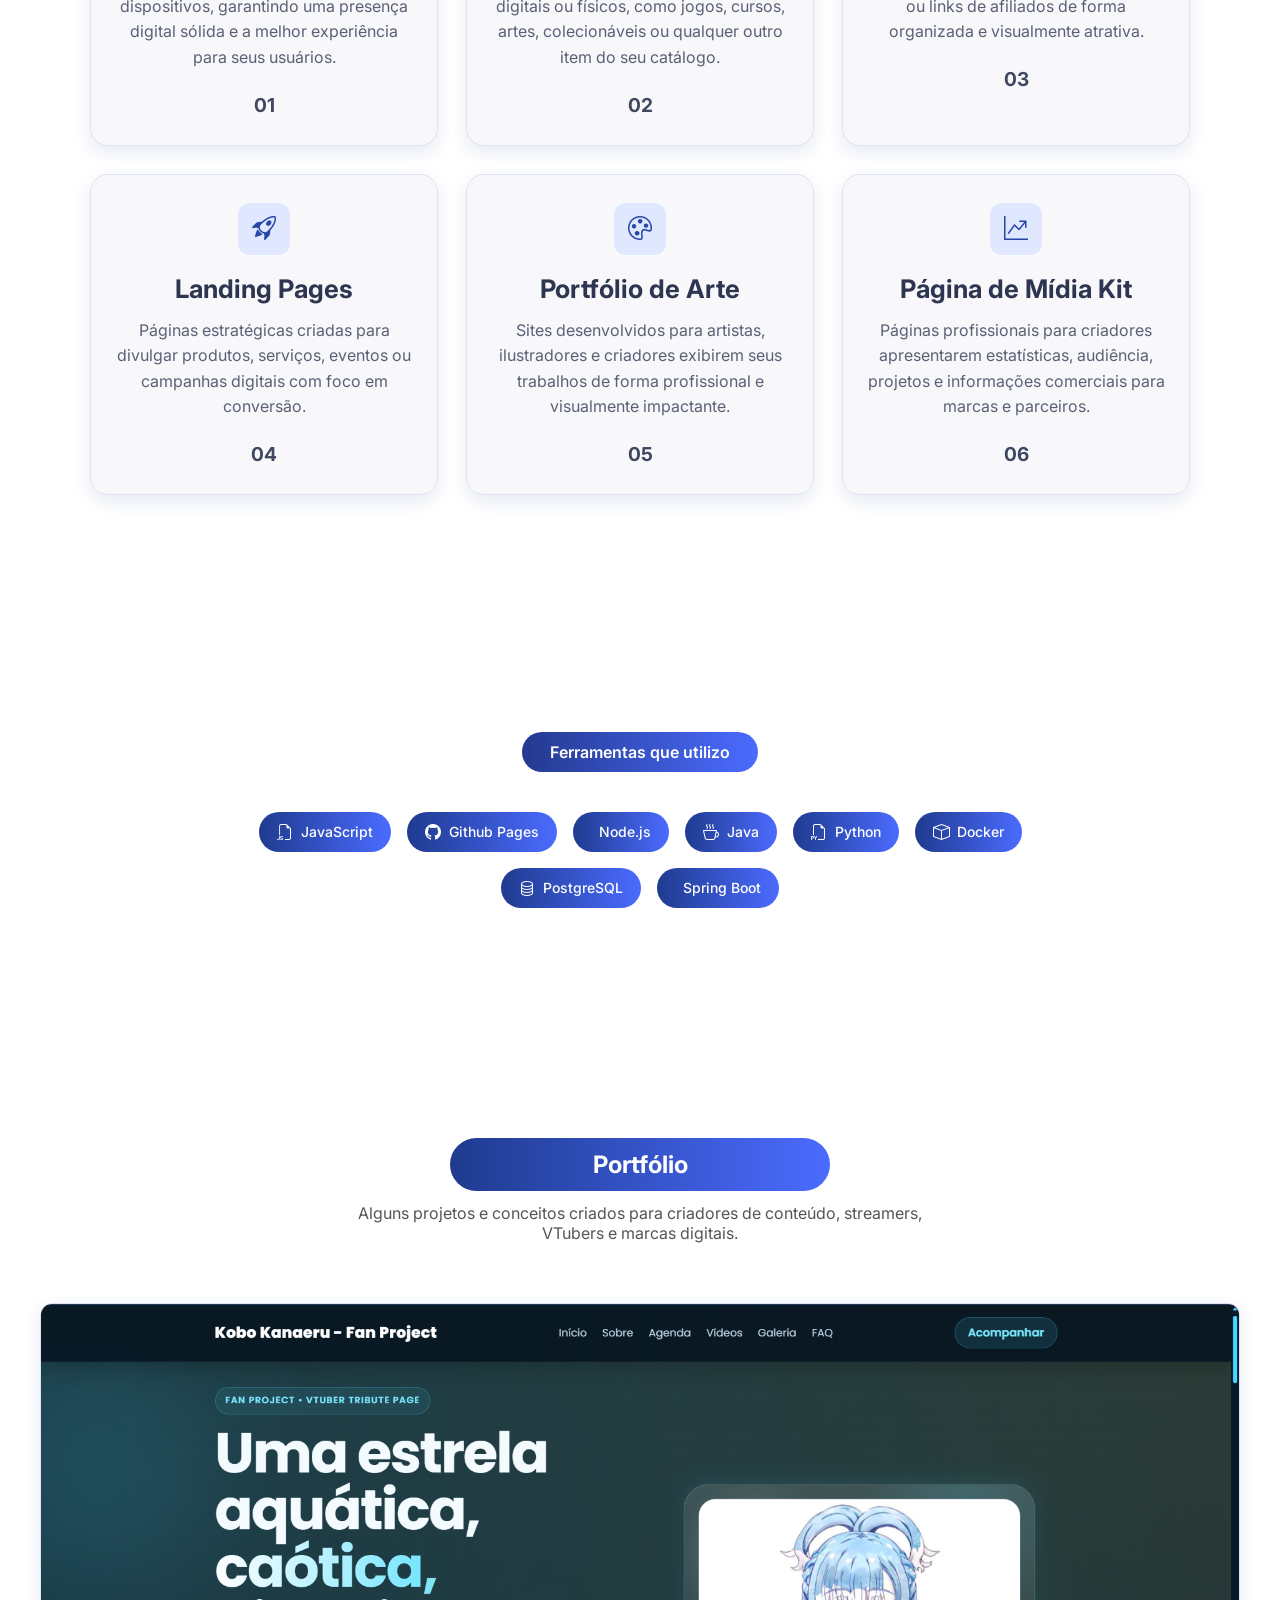
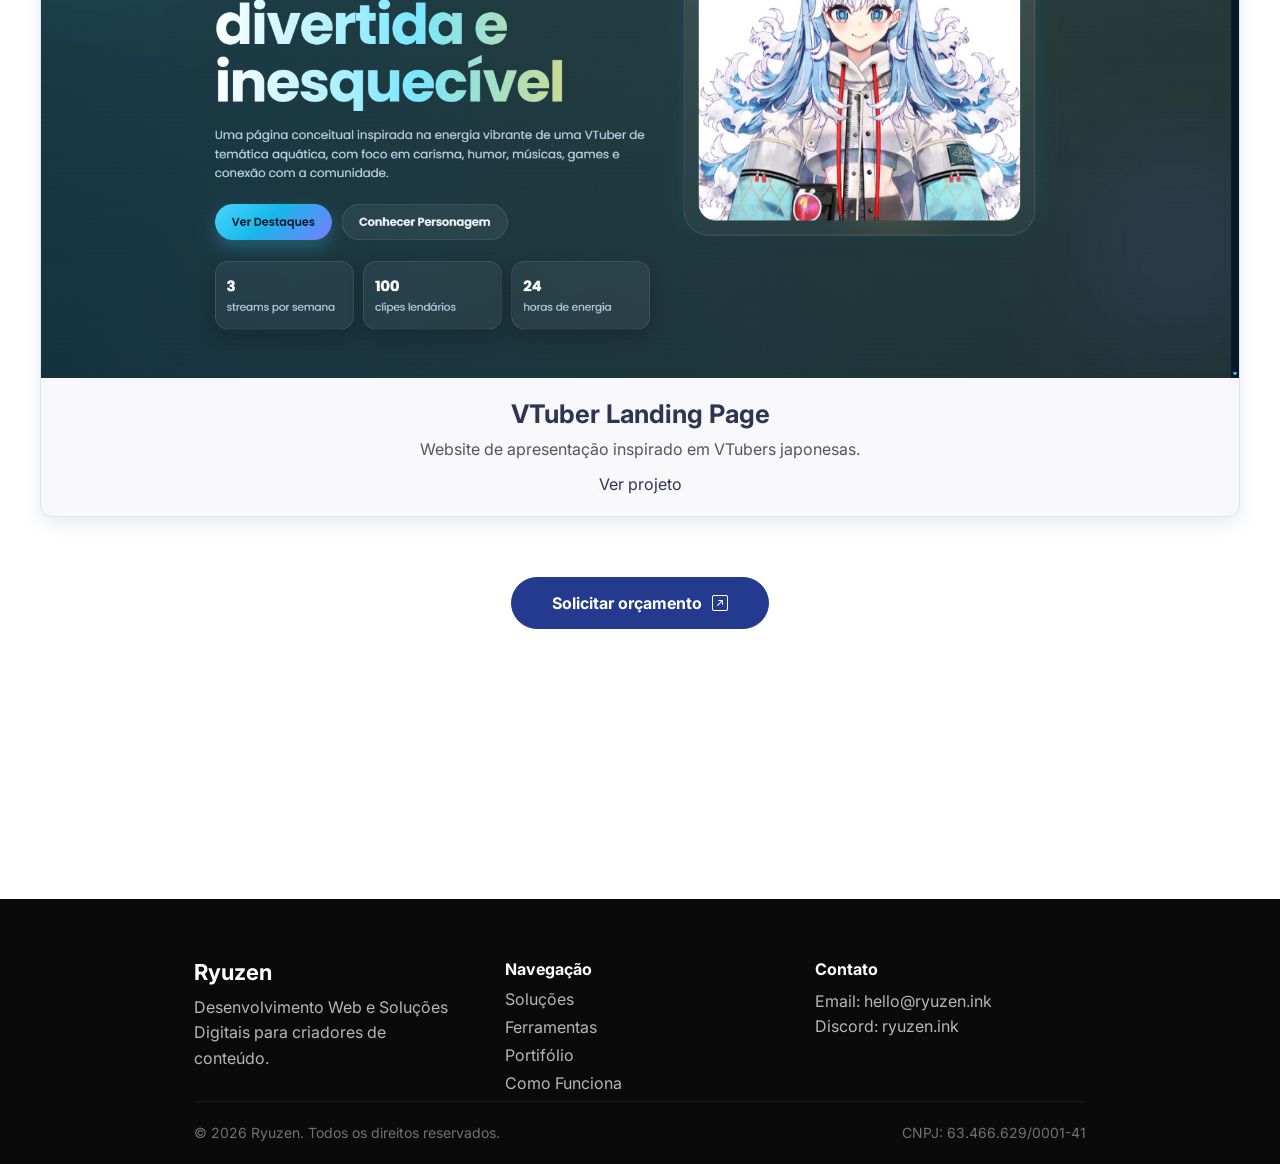
==== commit 8d7fe290: "Adicionada a seção 'portifolio' e o primeiro projeto" ====
--- a/index.html
+++ b/index.html
@@ -32,10 +32,10 @@
             <ul class="nav-list">
                 <li class="nav-row"><a href="#Solucoes" class="nav-link">Soluções</a></li>
                 <li class="nav-row"><a href="#Ferramentas" class="nav-link">Ferramentas</a></li>
-                <li class="nav-row"><a href="#" class="nav-link">Portifólio</a></li>
+                <li class="nav-row"><a href="#portfolio" class="nav-link">Portifólio</a></li>
                 <li class="nav-row"><a href="https://1drv.ms/w/c/02ecc47e19b24956/IQBkoAuSx-CNSq3JrYBr-iwLAa9KPeosAlhaPduYP4eDhPU?e=Nr4fzq" target="_blank" class="nav-link">Como Funciona <i class="bi bi-arrow-up-right-square"></i></a></li>
             </ul>
-            <button id="btn-cta" onclick="window.location.href='https://forms.office.com/r/mLVQ7Mgu4M'">Orçamentos<i class="bi bi-arrow-up-right-square" style="margin-left:10px"></i></button>
+            <button id="btn-cta" target="_blank" onclick="window.location.href='https://forms.office.com/r/mLVQ7Mgu4M'">Orçamentos<i class="bi bi-arrow-up-right-square" style="margin-left:10px"></i></button>
         </nav>
     </div>
     <!-- ### Navbar section ### -->
@@ -48,17 +48,17 @@
             <ul class="nav-list">
                 <li class="nav-row"><a href="#Solucoes" class="nav-link">Soluções</a></li>
                 <li class="nav-row"><a href="#Ferramentas" class="nav-link">Ferramentas</a></li>
-                <li class="nav-row"><a href="#" class="nav-link">Portifólio</a></li>
+                <li class="nav-row"><a href="#portfolio" class="nav-link">Portifólio</a></li>
                 <li class="nav-row"><a href="https://1drv.ms/w/c/02ecc47e19b24956/IQBkoAuSx-CNSq3JrYBr-iwLAWNBC3goTfYPSBElom0fkyY?e=swyoKU" target="_blank" class="nav-link">Como Funciona <i class="bi bi-arrow-up-right-square"></i></a></li>
 
                 <li class="nav-row"><a href="#Solucoes" class="nav-link">Soluções</a></li>
                 <li class="nav-row"><a href="#Ferramentas" class="nav-link">Ferramentas</a></li>
-                <li class="nav-row"><a href="#" class="nav-link">Portifólio</a></li>
+                <li class="nav-row"><a href="#portfolio" class="nav-link">Portifólio</a></li>
                 <li class="nav-row"><a href="https://1drv.ms/w/c/02ecc47e19b24956/IQBkoAuSx-CNSq3JrYBr-iwLAWNBC3goTfYPSBElom0fkyY?e=swyoKU" target="_blank" class="nav-link">Como Funciona <i class="bi bi-arrow-up-right-square"></i></a></li>
 
                 <li class="nav-row"><a href="#Solucoes" class="nav-link">Soluções</a></li>
                 <li class="nav-row"><a href="#Ferramentas" class="nav-link">Ferramentas</a></li>
-                <li class="nav-row"><a href="#" class="nav-link">Portifólio</a></li>
+                <li class="nav-row"><a href="#portfolio" class="nav-link">Portifólio</a></li>
                 <li class="nav-row"><a href="https://1drv.ms/w/c/02ecc47e19b24956/IQBkoAuSx-CNSq3JrYBr-iwLAWNBC3goTfYPSBElom0fkyY?e=swyoKU" target="_blank" class="nav-link">Como Funciona <i class="bi bi-arrow-up-right-square"></i></a></li>
             </ul>
         </nav>
@@ -85,7 +85,7 @@
                 <h1>Web Design Estratégico e <span class="gradient-text">Crescimento Digital</span></h1>
                 <p>Crie uma presença digital profissional e converta seguidores em clientes com páginas rápidas, modernas e hospedadas gratuitamente no GitHub Pages.</p>
                 <div class="btn-section">
-                    <a href="https://forms.office.com/r/mLVQ7Mgu4M" class="btn-order">Pedir Orçamento<i class="bi bi-arrow-up-right-square" style="margin-left:10px"></i></a>
+                    <a href="https://forms.office.com/r/mLVQ7Mgu4M" target="_blank" class="btn-order">Pedir Orçamento<i class="bi bi-arrow-up-right-square" style="margin-left:10px"></i></a>
                     <a href="https://github.com/ryuzenink-cell"  target="_blank" class="btn-github">Meu Github -></a>
                 </div>
             </div>
@@ -180,54 +180,88 @@
      </section>
 
 
-     <section id="Ferramentas" class="tools">
-        <div class="tools-title">
-            Ferramentas que utilizo
-        </div>
-  
-        <div class="tools-list">
-
-        <div class="tool">
-            <i class="bi bi-filetype-js"></i>
-            JavaScript
-        </div>
-
-        <div class="tool">
-            <i class="bi bi-github"></i>
-            Github Pages
-        </div>
-
-        <div class="tool">
-            <i class="bi bi-nodejs"></i>
-            Node.js
-        </div>
-
-        <div class="tool">
-            <i class="bi bi-cup-hot"></i>
-            Java
-        </div>
-
-        <div class="tool">
-            <i class="bi bi-filetype-py"></i>
-            Python
-        </div>
-
-        <div class="tool">
-            <i class="bi bi-box"></i>
-            Docker
-        </div>
-
-        <div class="tool">
-            <i class="bi bi-database"></i>
-            PostgreSQL
-        </div>
-
-        <div class="tool">
-            <i class="bi bi-leaf"></i>
-            Spring Boot
-        </div>
-    </div>
-</section>
+        <section id="Ferramentas" class="tools">
+            <div class="tools-title">
+                Ferramentas que utilizo
+            </div>
+    
+            <div class="tools-list">
+
+            <div class="tool">
+                <i class="bi bi-filetype-js"></i>
+                JavaScript
+            </div>
+
+            <div class="tool">
+                <i class="bi bi-github"></i>
+                Github Pages
+            </div>
+
+            <div class="tool">
+                <i class="bi bi-nodejs"></i>
+                Node.js
+            </div>
+
+            <div class="tool">
+                <i class="bi bi-cup-hot"></i>
+                Java
+            </div>
+
+            <div class="tool">
+                <i class="bi bi-filetype-py"></i>
+                Python
+            </div>
+
+            <div class="tool">
+                <i class="bi bi-box"></i>
+                Docker
+            </div>
+
+            <div class="tool">
+                <i class="bi bi-database"></i>
+                PostgreSQL
+            </div>
+
+            <div class="tool">
+                <i class="bi bi-leaf"></i>
+                Spring Boot
+            </div>
+        </div>
+    </section>
+
+
+
+    <!-- #### Portifólio Section #### -->
+    <section id="portfolio">
+    <div class="portfolio-container section-title">
+
+        <span class="portfolio-title">Portfólio</span>
+        <p class="portfolio-subtitle">
+        Alguns projetos e conceitos criados para criadores de conteúdo,
+        streamers, VTubers e marcas digitais.
+        </p>
+
+        <div class="portfolio-grid">
+
+        <!-- Projeto 1 -->
+        <div class="portfolio-card">
+            <img src="assets/images/portifolio/site-preview.png" alt="VTuber Website">
+            <div class="portfolio-info">
+            <h3>VTuber Landing Page</h3>
+            <p>Website de apresentação inspirado em VTubers japonesas.</p>
+            <a href="https://ryuzenink-cell.github.io/kobo-kanaeru-vtuber-website/" target="_blank" target="_blank">Ver projeto</a>
+            </div>
+        </div>
+
+
+        </div>
+
+        <div class="portfolio-cta">
+        <a href="https://forms.office.com/r/mLVQ7Mgu4M" target="_blank" class="portfolio-button">Solicitar orçamento<i class="bi bi-arrow-up-right-square" style="margin-left:10px"></i></a>
+        </div>
+
+    </div>
+    </section>
      
 
 <!-- Footer -->
--- a/assets/css/main.css
+++ b/assets/css/main.css
@@ -27,6 +27,7 @@
     font-weight: 700;
     font-size: 1.5rem;
     margin-bottom: 12px;
+    width: 380px;
 }
 
 .section-title p{
@@ -158,4 +159,95 @@
   transform: translateY(-3px);
 
   box-shadow: 0 8px 20px rgba(0,0,0,0.15);
+}
+
+
+
+
+/* Portifolio section config */
+#portfolio{
+  margin-top: 50px;
+  padding:100px 20px;
+  text-align:center;
+}
+
+.portfolio-title{
+  font-size:40px;
+  margin-bottom:10px;
+}
+
+.portfolio-subtitle{
+    font-size: 1rem;
+  color:#5a6175;
+  max-width:600px;
+  margin:0 auto 60px;
+}
+
+.portfolio-grid{
+  display:grid;
+  grid-template-columns:repeat(auto-fit,minmax(280px,1fr));
+  gap:30px;
+  max-width:1200px;
+  margin:auto;
+}
+
+.portfolio-card{
+  background: #f8f8fb;
+  border: 1px solid #dfe4f0;
+  box-shadow: 0 6px 18px rgba(45, 76, 160, 0.12);
+  border-radius:12px;
+  overflow:hidden;
+  transition:0.3s;
+}
+
+.portfolio-card:hover{
+  transform:translateY(-10px);
+  box-shadow:0 10px 25px rgba(0,0,0,0.6);
+}
+
+.portfolio-card img{
+  width:100%;
+  display:block;
+}
+
+.portfolio-info{
+  padding:20px;
+}
+
+.portfolio-info h3{
+  color: #2d3550;
+  margin-bottom:10px;
+  font-size: 1.6rem;
+}
+
+.portfolio-info p{
+  color:#555;
+  font-size: 1rem;
+}
+
+.portfolio-info a{
+  display:inline-block;
+  margin-top:15px;
+  color:#2d3550;
+  text-decoration:none;
+  border-bottom:2px solid #fff;
+}
+
+.portfolio-button{
+  display:inline-block;
+  margin-top:60px;
+  padding:15px 40px;
+  background:#243a8f;
+  color:white;
+  text-decoration:none;
+  border-radius:50px;
+  font-weight:bold;
+  border: 1px solid #243a8f;
+}
+
+.portfolio-button:hover{
+    color: #1E3A8A;
+    background-color: #fff;
+    border: 1px solid #1E3A8A;
+    transition: all 0.4s ease;
 }
--- a/assets/css/footer.css
+++ b/assets/css/footer.css
@@ -2,7 +2,7 @@
     background:#0a0a0a;
     color:white;
     padding:60px 20px 20px 20px;
-    margin-top:80px;
+    margin-top:130px;
 }
 
 .footer-container{
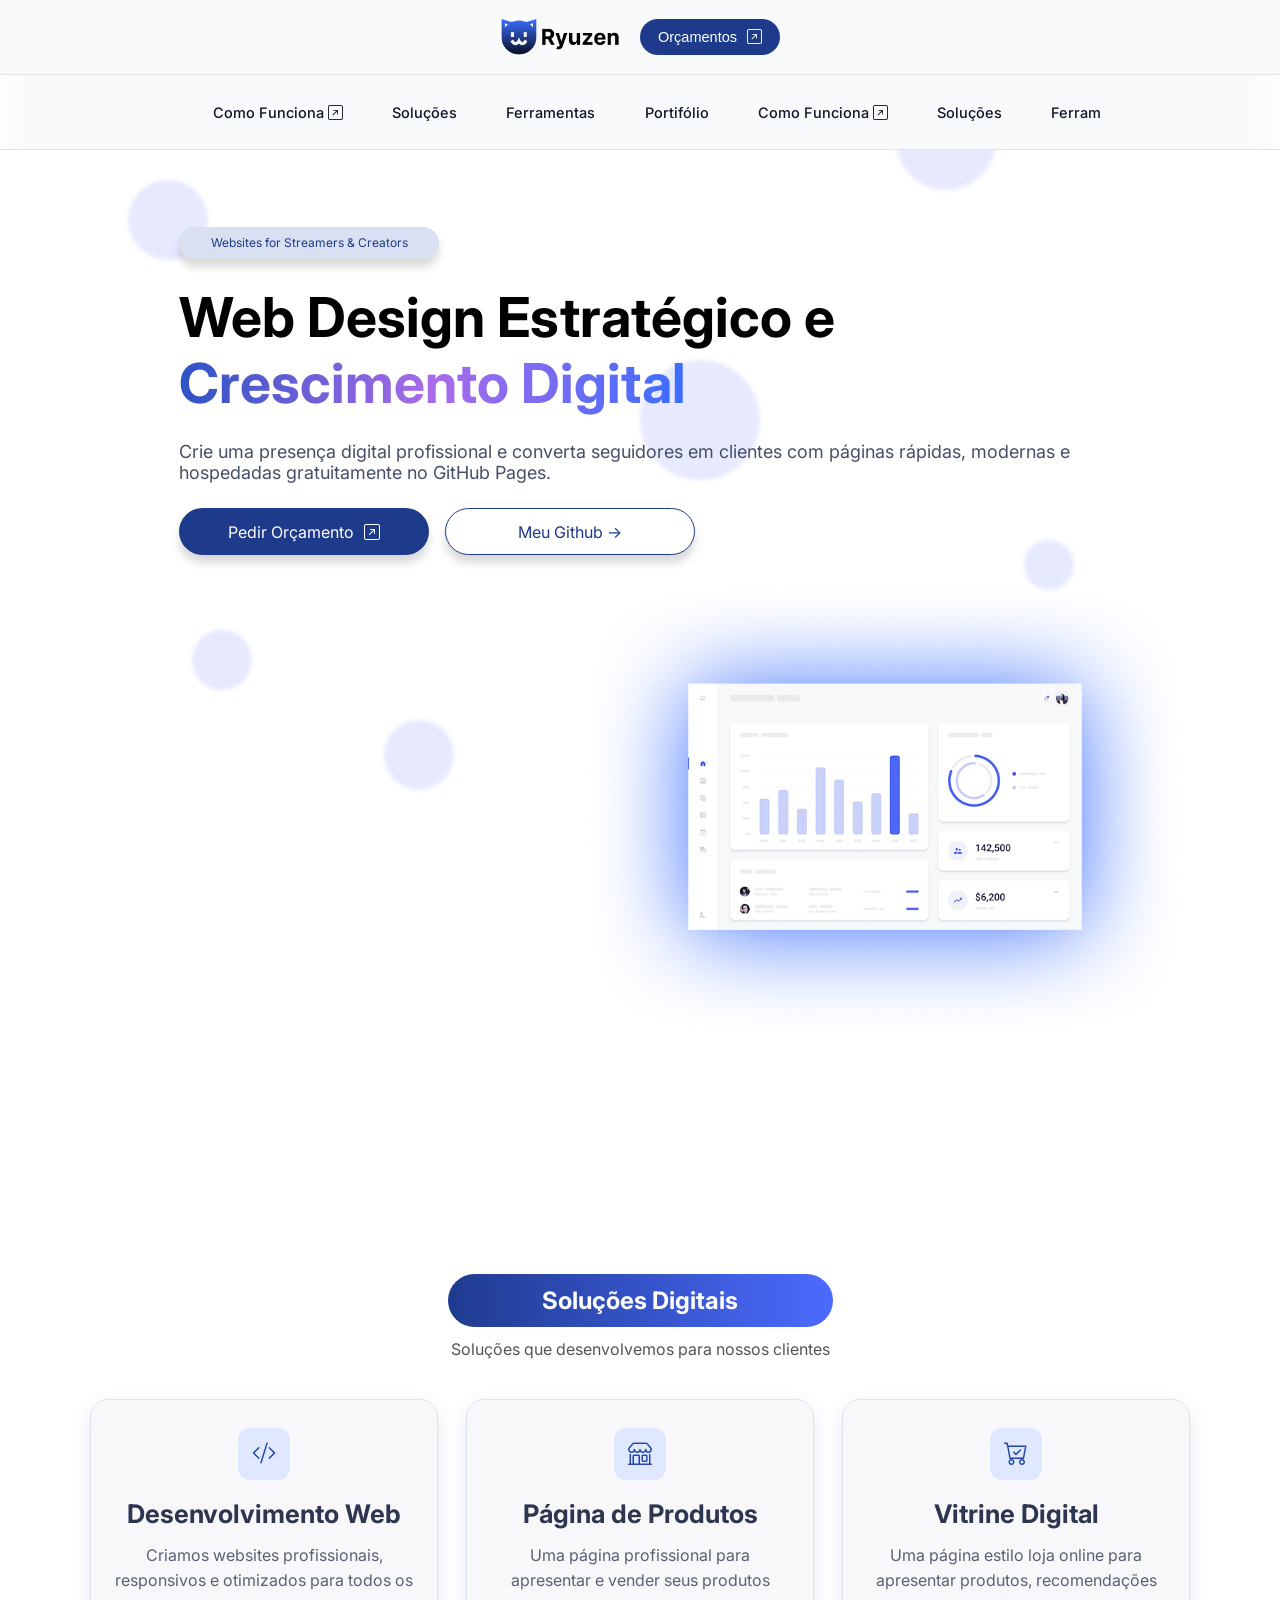
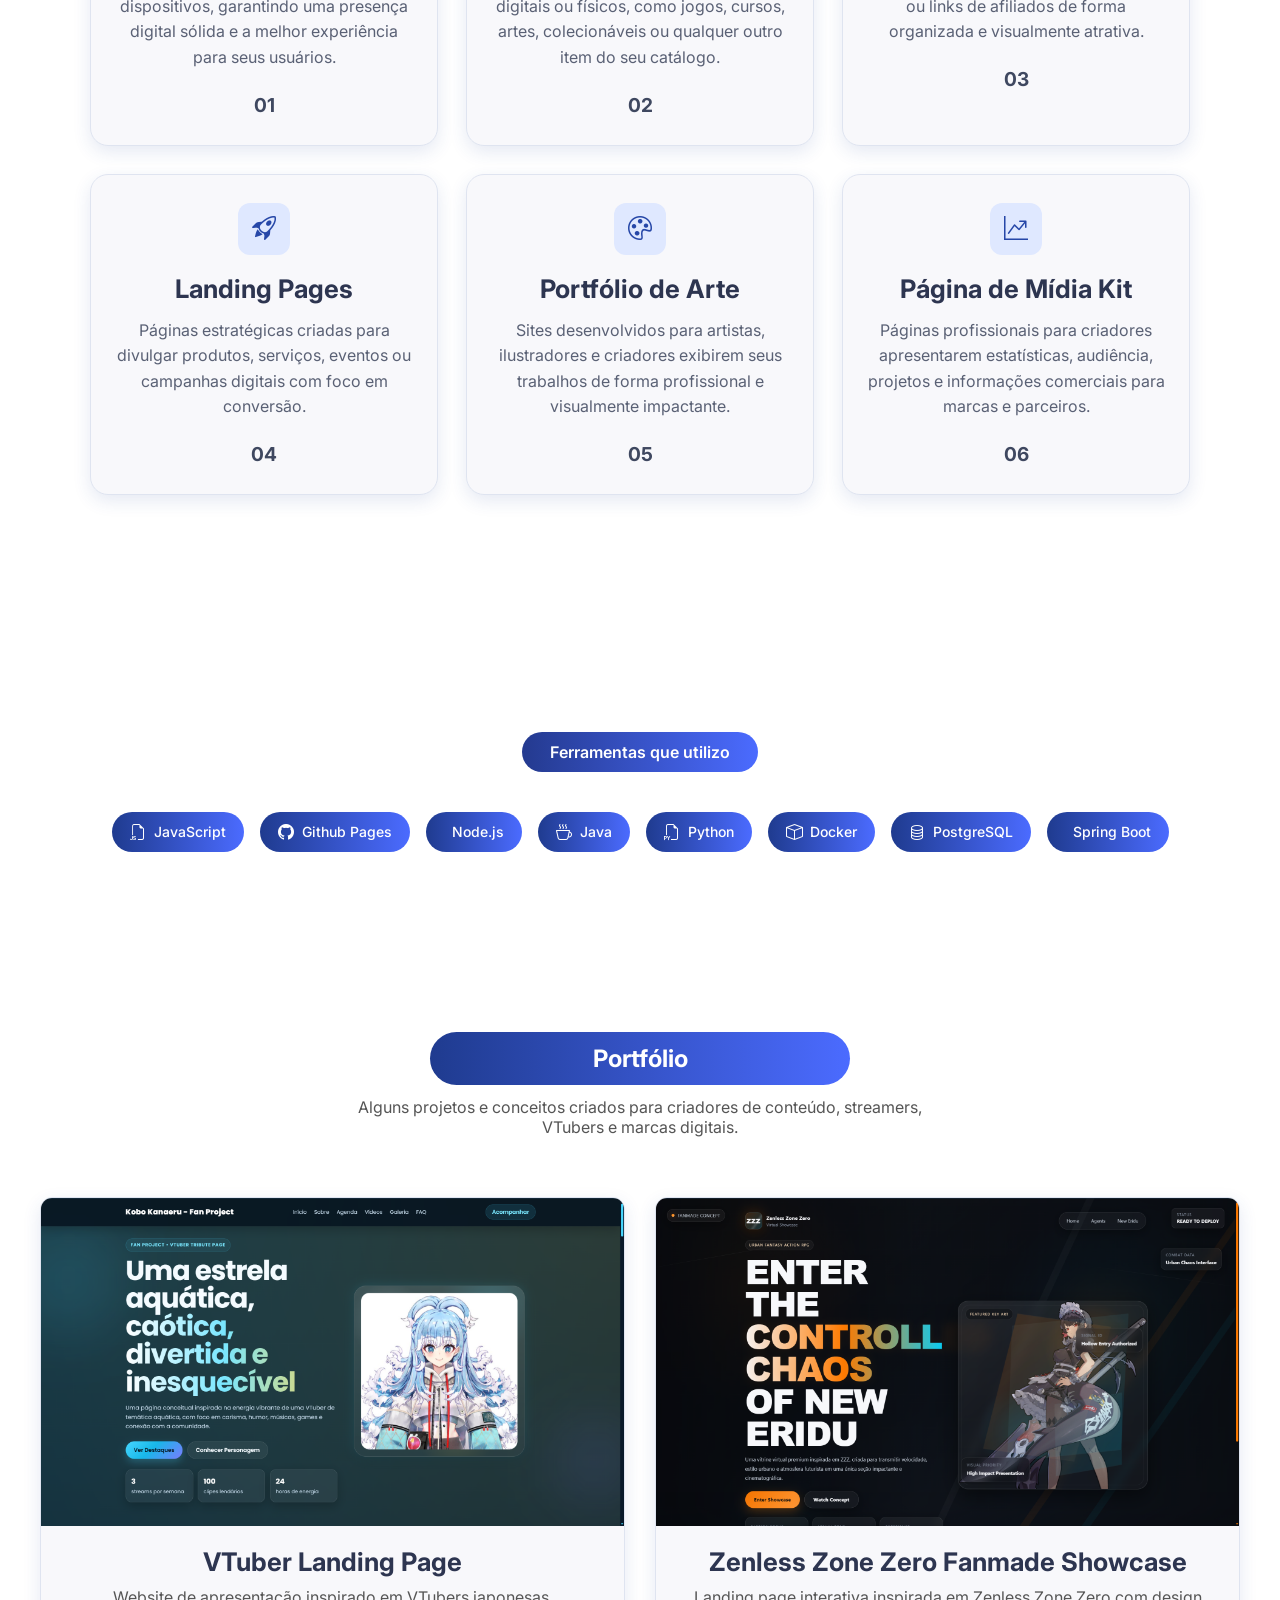
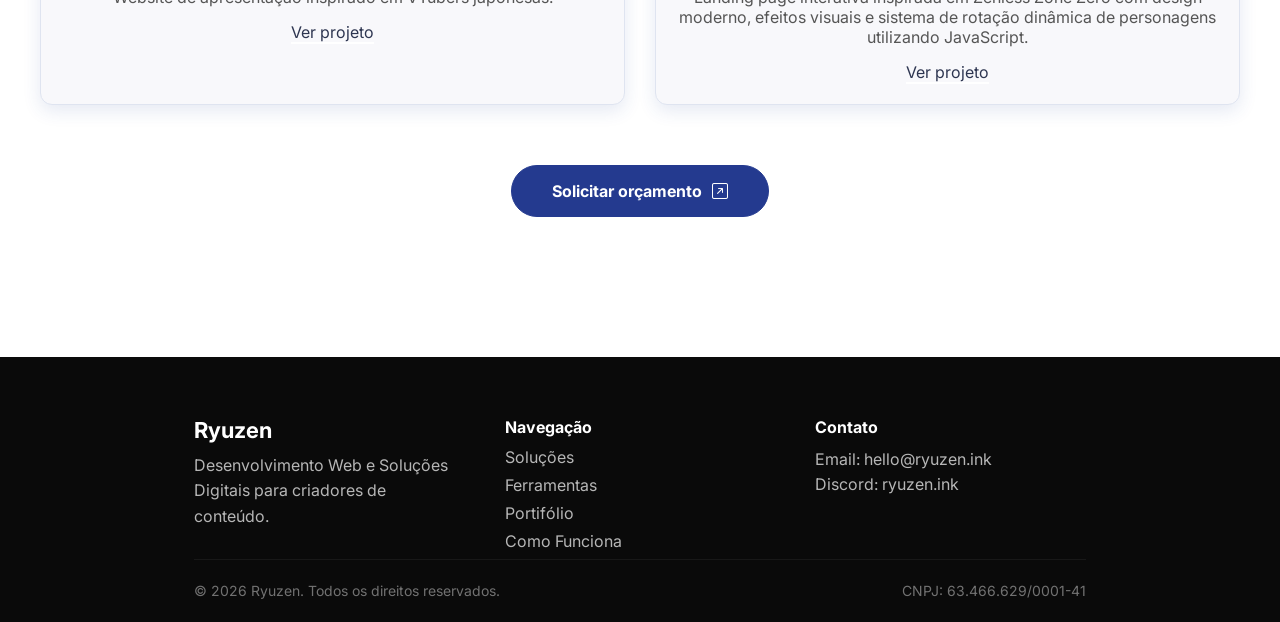
==== commit f2f6932b: "Adicionado o projeto ZZZ para o layout do portifólio" ====
--- a/index.html
+++ b/index.html
@@ -253,6 +253,16 @@
             </div>
         </div>
 
+        <!-- Projeto 2 -->
+        <div class="portfolio-card">
+            <img src="assets/images/preview/preview-zzz.png" alt="VTuber Website">
+            <div class="portfolio-info">
+            <h3>Zenless Zone Zero Fanmade Showcase</h3>
+            <p>Landing page interativa inspirada em Zenless Zone Zero com design moderno, efeitos visuais e sistema de rotação dinâmica de personagens utilizando JavaScript.</p>
+            <a href="https://ryuzenink-cell.github.io/zenless-zone-zero-showcase/" target="_blank" target="_blank">Ver projeto</a>
+            </div>
+        </div>
+
 
         </div>
 
--- a/assets/css/geral.css
+++ b/assets/css/geral.css
@@ -18,6 +18,9 @@
 }
 
 .hero {
+    display: flex;
+    justify-content: center;
+    align-items: center;
     min-height: 90dvh;      /* melhor no mobile */
     height: auto;            /* não trava */
     padding: clamp(28px, 6vw, 80px) 0;  /* padding responsivo */
--- a/assets/css/main.css
+++ b/assets/css/main.css
@@ -2,10 +2,12 @@
 @import url('https://fonts.googleapis.com/css2?family=Anonymous+Pro:ital,wght@0,400;0,700;1,400;1,700&family=Fjalla+One&family=Inter:ital,opsz,wght@0,14..32,100..900;1,14..32,100..900&family=Open+Sans:ital,wght@0,300..800;1,300..800&family=Roboto:ital,wght@0,100..900;1,100..900&display=swap');
 /* ------ */
 .main{
+    display: flex;
+    justify-content: center;
+    align-items: center;
     min-height: 90dvh;      /* melhor no mobile */
     height: auto;            /* não trava */
     padding: clamp(28px, 6vw, 80px) 0;  /* padding responsivo */
-    overflow: hidden;
     overflow: hidden;
 }
 
@@ -27,7 +29,7 @@
     font-weight: 700;
     font-size: 1.5rem;
     margin-bottom: 12px;
-    width: 380px;
+    width: 35%;
 }
 
 .section-title p{
@@ -98,9 +100,11 @@
 
 /* Ferramentas que utilizo */
 .tools{
+  align-items: center;
+  height: 100%;
   padding: 80px 20px;
   text-align: center;
-  width: 72%;
+  width: 100%;
   margin: 0 auto;
 }
 
@@ -166,7 +170,9 @@
 
 /* Portifolio section config */
 #portfolio{
-  margin-top: 50px;
+    display: flex;
+    justify-content: center;
+    align-items: center;
   padding:100px 20px;
   text-align:center;
 }
--- a/assets/css/footer.css
+++ b/assets/css/footer.css
@@ -2,7 +2,6 @@
     background:#0a0a0a;
     color:white;
     padding:60px 20px 20px 20px;
-    margin-top:130px;
 }
 
 .footer-container{
--- a/assets/css/responsive.css
+++ b/assets/css/responsive.css
@@ -131,6 +131,11 @@
 
 /* Main Section */
 @media (max-width: 992px) {
+
+  .section-title span{
+    width: 80%;
+}
+
   .card-grid{
       grid-template-columns: repeat(1, 1fr);
       max-width: 90%;
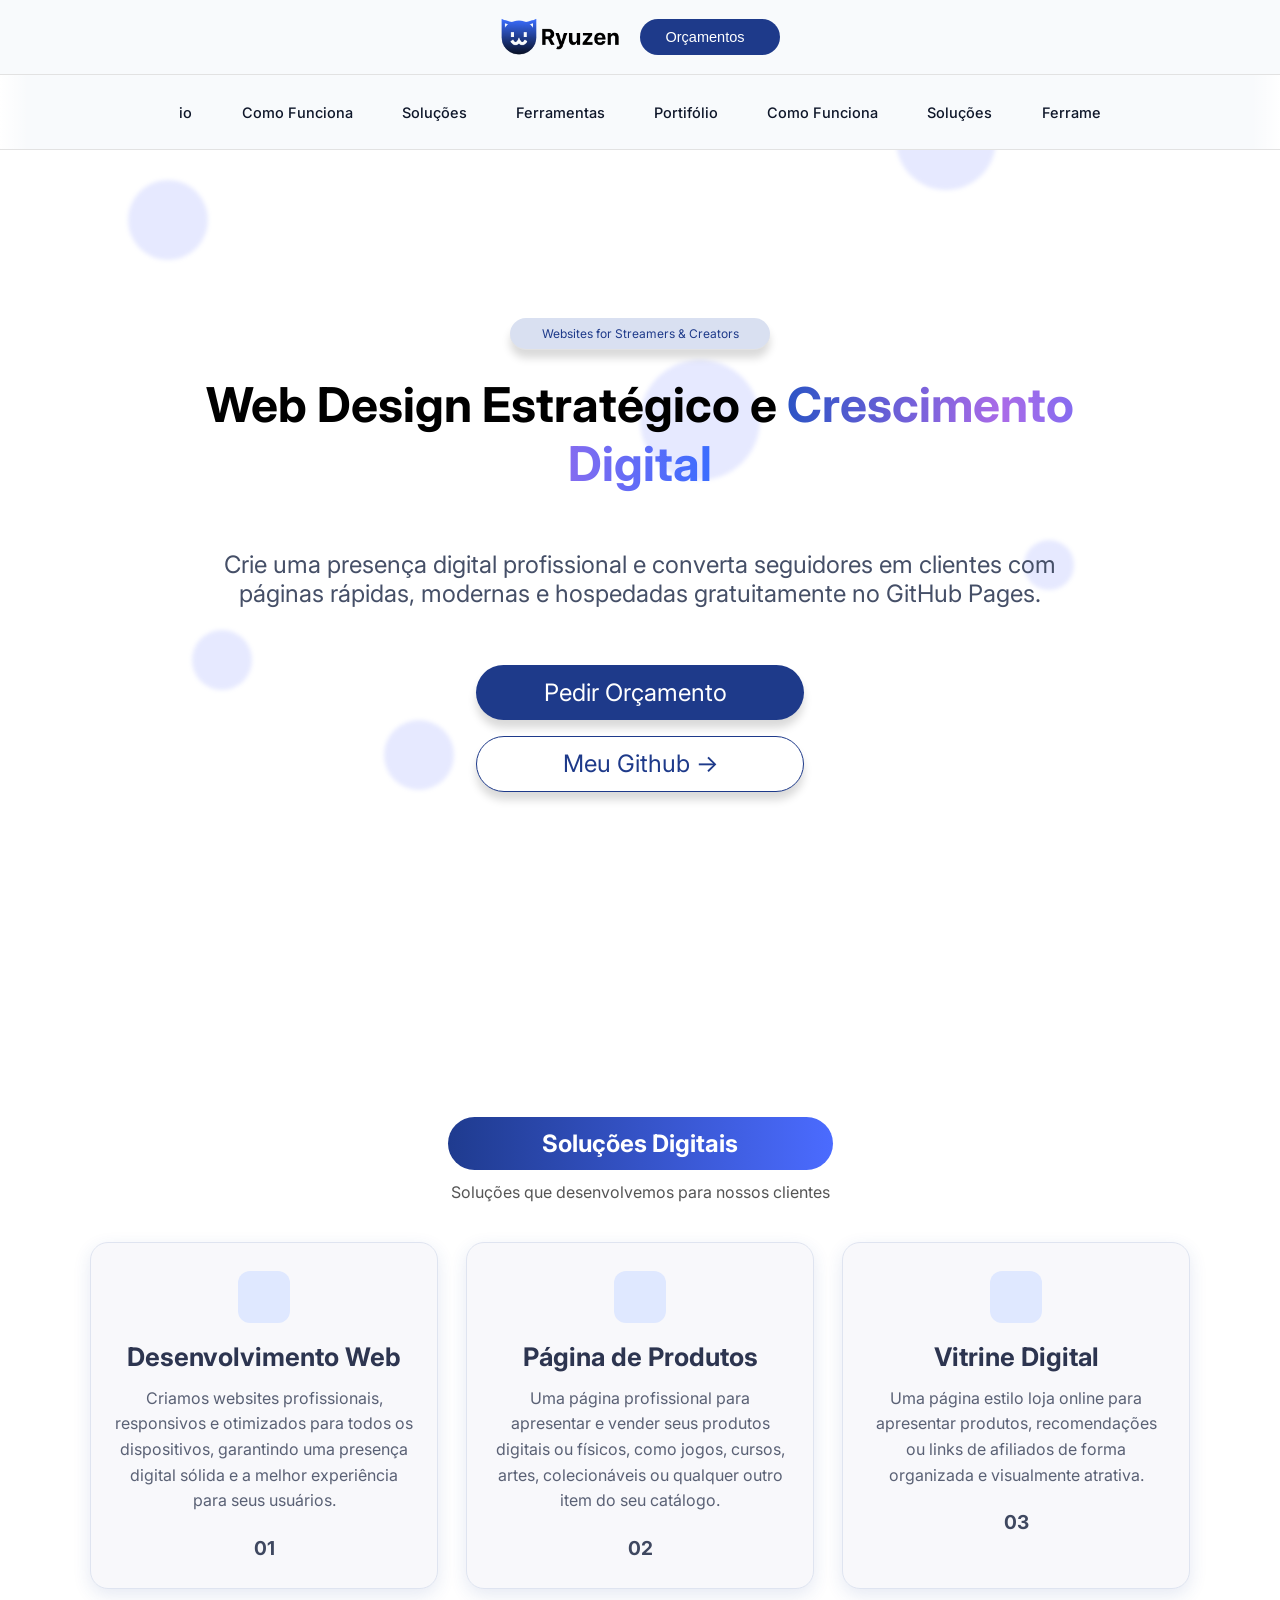
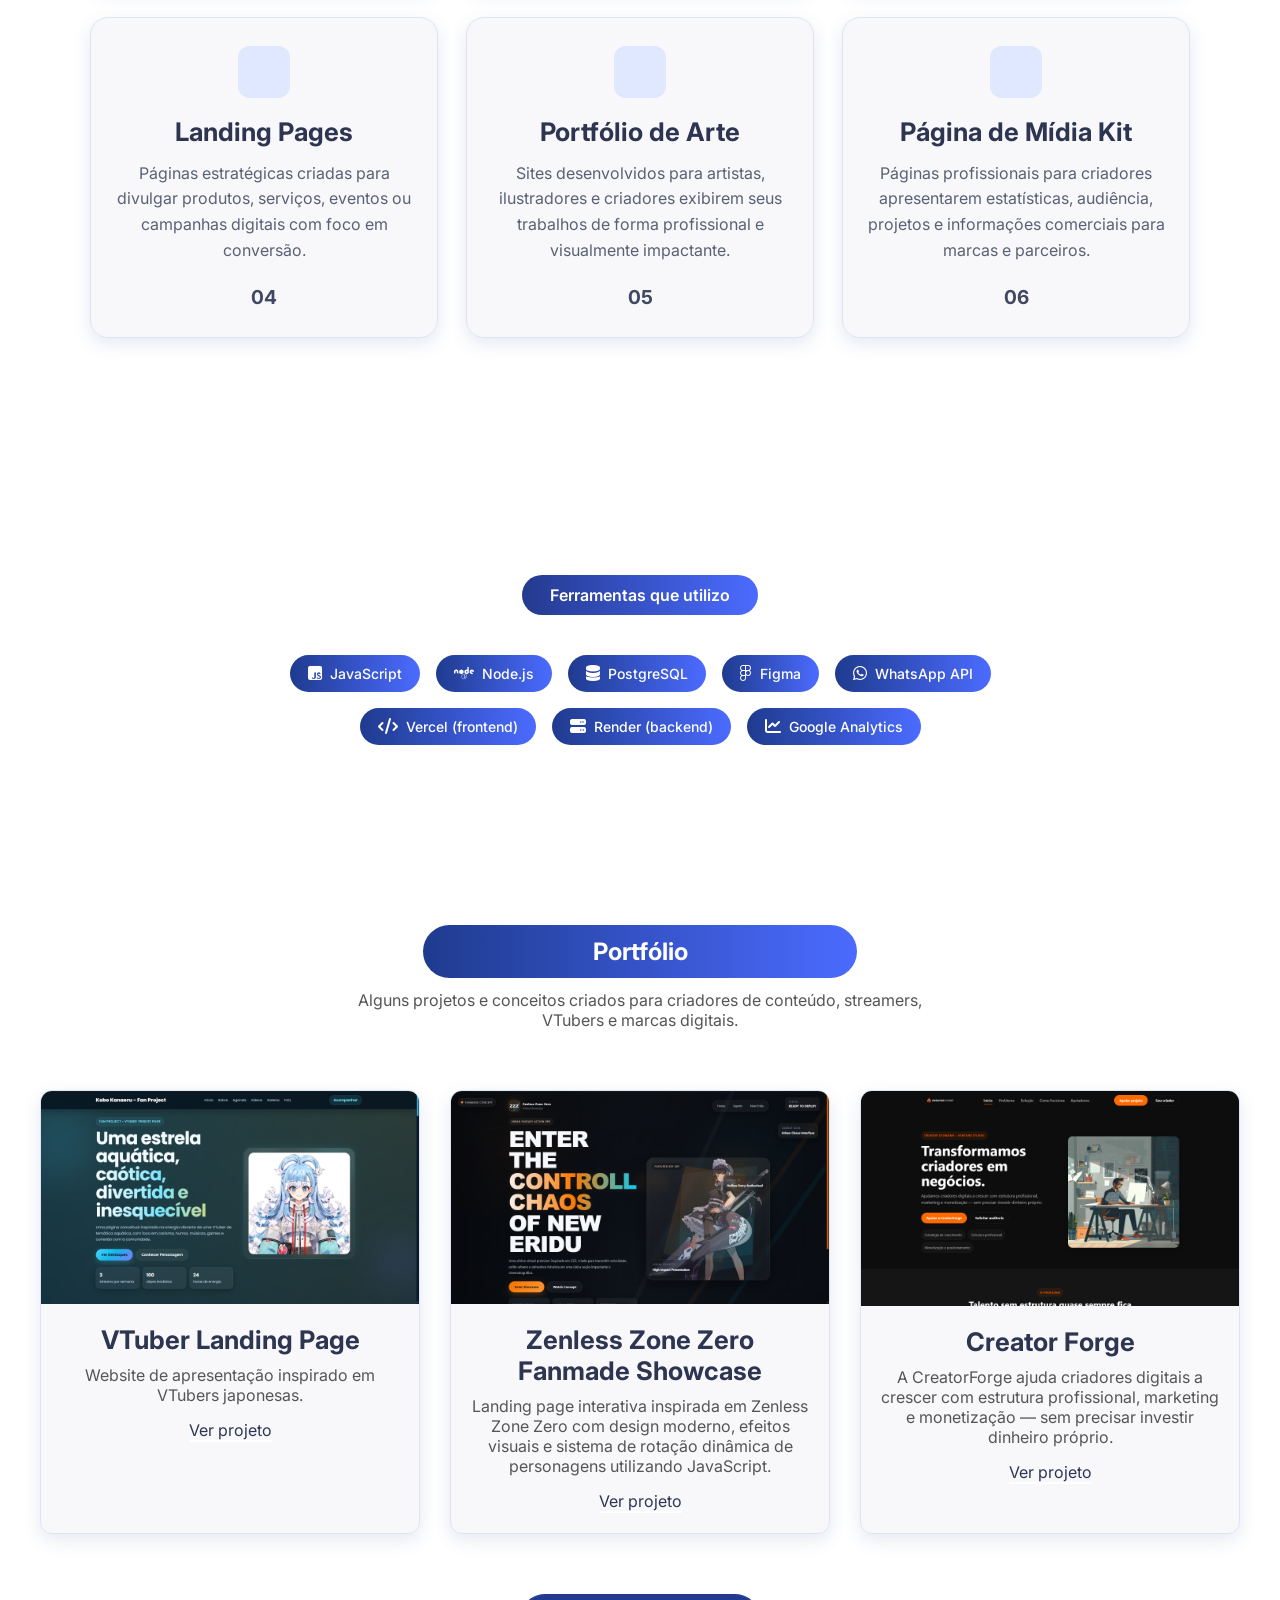
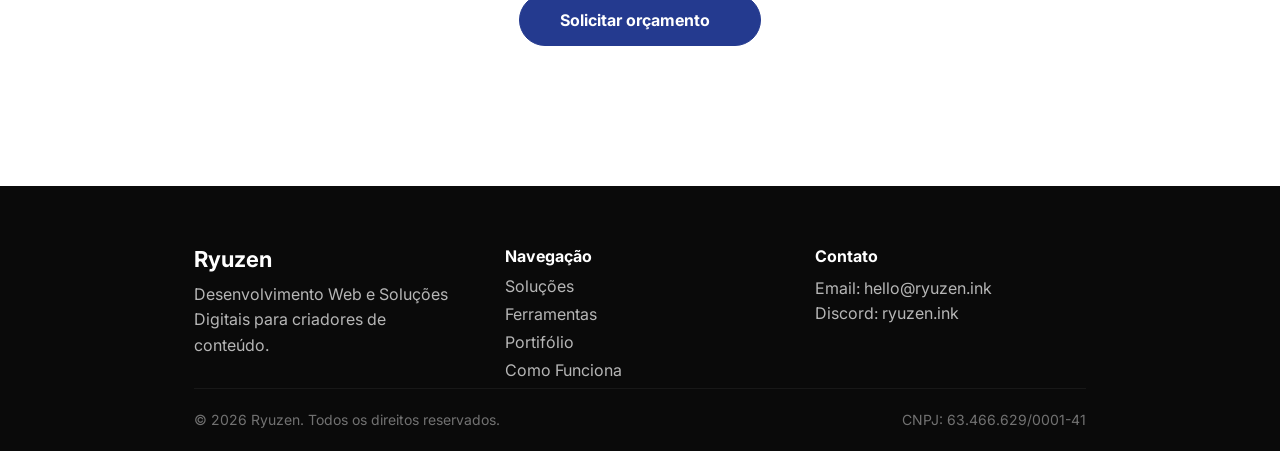
==== commit 080419c7: "dev: mudança no layout responsivo onde a imagem do hero agora some em dispositivos mobile + adição d" ====
--- a/index.html
+++ b/index.html
@@ -18,8 +18,13 @@
     <link rel="stylesheet" href="assets/css/footer.css">
     <link rel="stylesheet" href="assets/css/responsive.css">
     <link rel="stylesheet" href="assets/css/background/bg.css">
-    <!-- Bootstrap Icons -->
+    
+    <!-- Bootstrap Icons 
     <link rel="stylesheet" href="https://cdn.jsdelivr.net/npm/bootstrap-icons@1.13.1/font/bootstrap-icons.min.css">
+    -->
+
+    <!-- Font Awesome Icons -->
+    <link rel="stylesheet" href="https://cdnjs.cloudflare.com/ajax/libs/font-awesome/6.5.1/css/all.min.css">
 </head>
 <body>
 
@@ -188,43 +193,43 @@
             <div class="tools-list">
 
             <div class="tool">
-                <i class="bi bi-filetype-js"></i>
+                <i class="fa-brands fa-square-js"></i>
                 JavaScript
             </div>
 
             <div class="tool">
-                <i class="bi bi-github"></i>
-                Github Pages
-            </div>
-
-            <div class="tool">
-                <i class="bi bi-nodejs"></i>
+                <i class="fa-brands fa-node"></i>
                 Node.js
             </div>
 
             <div class="tool">
-                <i class="bi bi-cup-hot"></i>
-                Java
-            </div>
-
-            <div class="tool">
-                <i class="bi bi-filetype-py"></i>
-                Python
-            </div>
-
-            <div class="tool">
-                <i class="bi bi-box"></i>
-                Docker
-            </div>
-
-            <div class="tool">
-                <i class="bi bi-database"></i>
+                <i class="fa-solid fa-database"></i>
                 PostgreSQL
             </div>
 
             <div class="tool">
-                <i class="bi bi-leaf"></i>
-                Spring Boot
+                <i class="fa-brands fa-figma"></i>
+                Figma
+            </div>
+
+            <div class="tool">
+                <i class="fa-brands fa-whatsapp"></i>
+                WhatsApp API
+            </div>
+
+            <div class="tool">
+                <i class="fa-solid fa-code"></i>
+                Vercel (frontend)
+            </div>
+
+             <div class="tool">
+                <i class="fa-solid fa-server"></i>
+                Render (backend)
+            </div>
+
+            <div class="tool">
+                <i class="fa-solid fa-chart-line"></i>
+                Google Analytics
             </div>
         </div>
     </section>
@@ -263,6 +268,16 @@
             </div>
         </div>
 
+        <!-- Projeto 3 -->
+        <div class="portfolio-card">
+            <img src="assets/images/portifolio/02-preview.png" alt="VTuber Website">
+            <div class="portfolio-info">
+            <h3>Creator Forge</h3>
+            <p>A CreatorForge ajuda criadores digitais a crescer com estrutura profissional, marketing e monetização — sem precisar investir dinheiro próprio.</p>
+            <a href="https://www.creatorforge.com.br/" target="_blank" target="_blank">Ver projeto</a>
+            </div>
+        </div>
+
 
         </div>
 
--- a/assets/css/main.css
+++ b/assets/css/main.css
@@ -104,7 +104,7 @@
   height: 100%;
   padding: 80px 20px;
   text-align: center;
-  width: 100%;
+  width: 70%;
   margin: 0 auto;
 }
 
@@ -170,9 +170,6 @@
 
 /* Portifolio section config */
 #portfolio{
-    display: flex;
-    justify-content: center;
-    align-items: center;
   padding:100px 20px;
   text-align:center;
 }
--- a/assets/css/responsive.css
+++ b/assets/css/responsive.css
@@ -84,50 +84,57 @@
 
 }
 
-@media (max-width: 760px){
+@media (max-width: 1300px){
   .btn-section{
     flex-direction: column;
     align-items: center;
     margin-left: 0px;
 }
+
+.btn-section a{
+  width: 150%;
+  height: 100%;
+  font-size: 1.5rem;
+}
 }
 
 
 /* ##### Hero Section ##### */
-/* Mobile: vira 1 coluna */
-@media (max-width: 992px){
+
+@media (max-width: 1300px) {
+
   .hero-grid{
     grid-template-columns: 1fr;
   }
-  .hero-right .hero-art{
-    margin: 0 auto;
-    max-width: 90%;
+
+  .hero-right{
+    display: none;
   }
-}
 
-@media (max-width: 989px) {
-    .hero-right{
+  .hero-left{
     display: flex;
     justify-content: center;
     align-items: center;
+  }
+
+  .hero-content{
+    text-align: center;
+  }
+
+.hero-content h1{
+    font-size: 3rem;
 }
 
-.hero-right img{
-    width: min(1000px, 100%);
-    height: auto;
-    display: block;
-}
+.hero-content p{
+  margin-top: 32px;
+  }
+
+  .hero-content p{
+    font-size: 1.5rem;
+  margin-bottom: 32px;
+  }
 
 }
-
-@media (max-width: 700px) {
-  .hero-content h1{
-    font-size: 38px;
-}
-}
-
-
-
 
 /* Main Section */
 @media (max-width: 992px) {
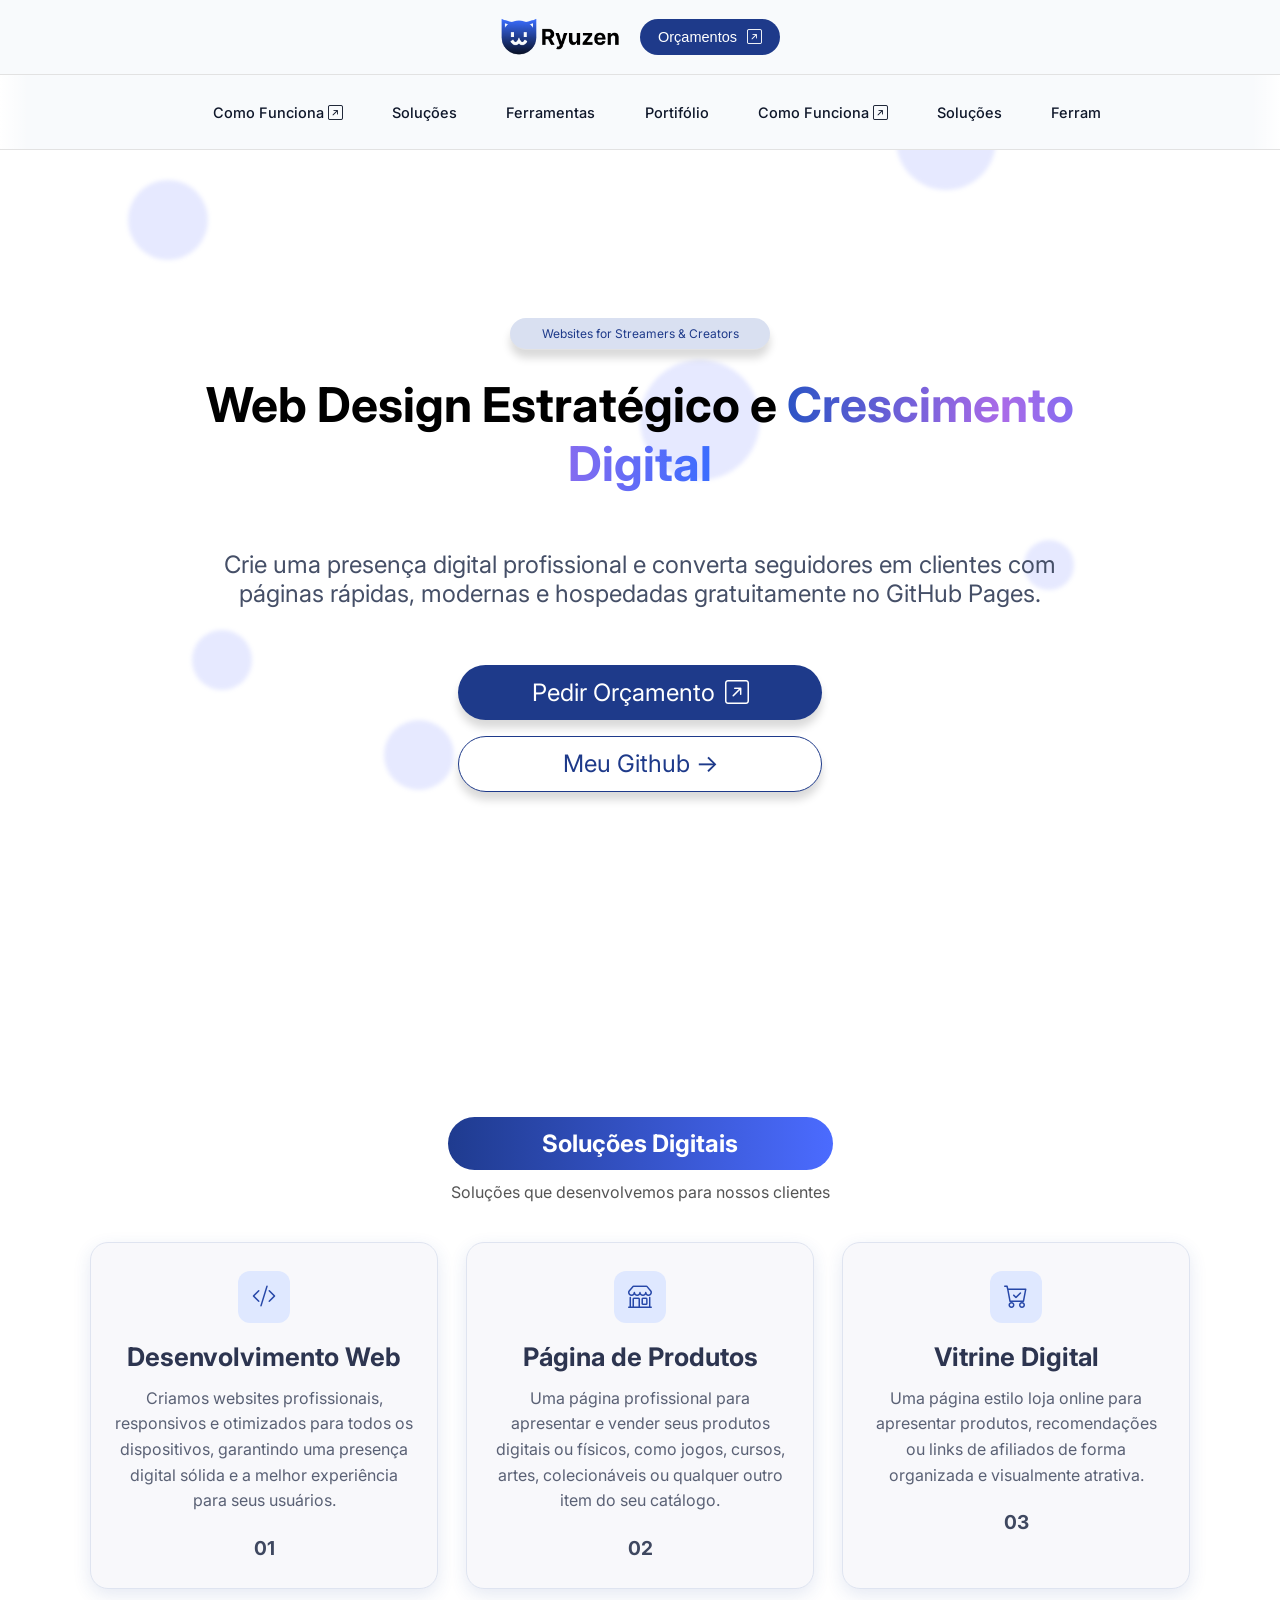
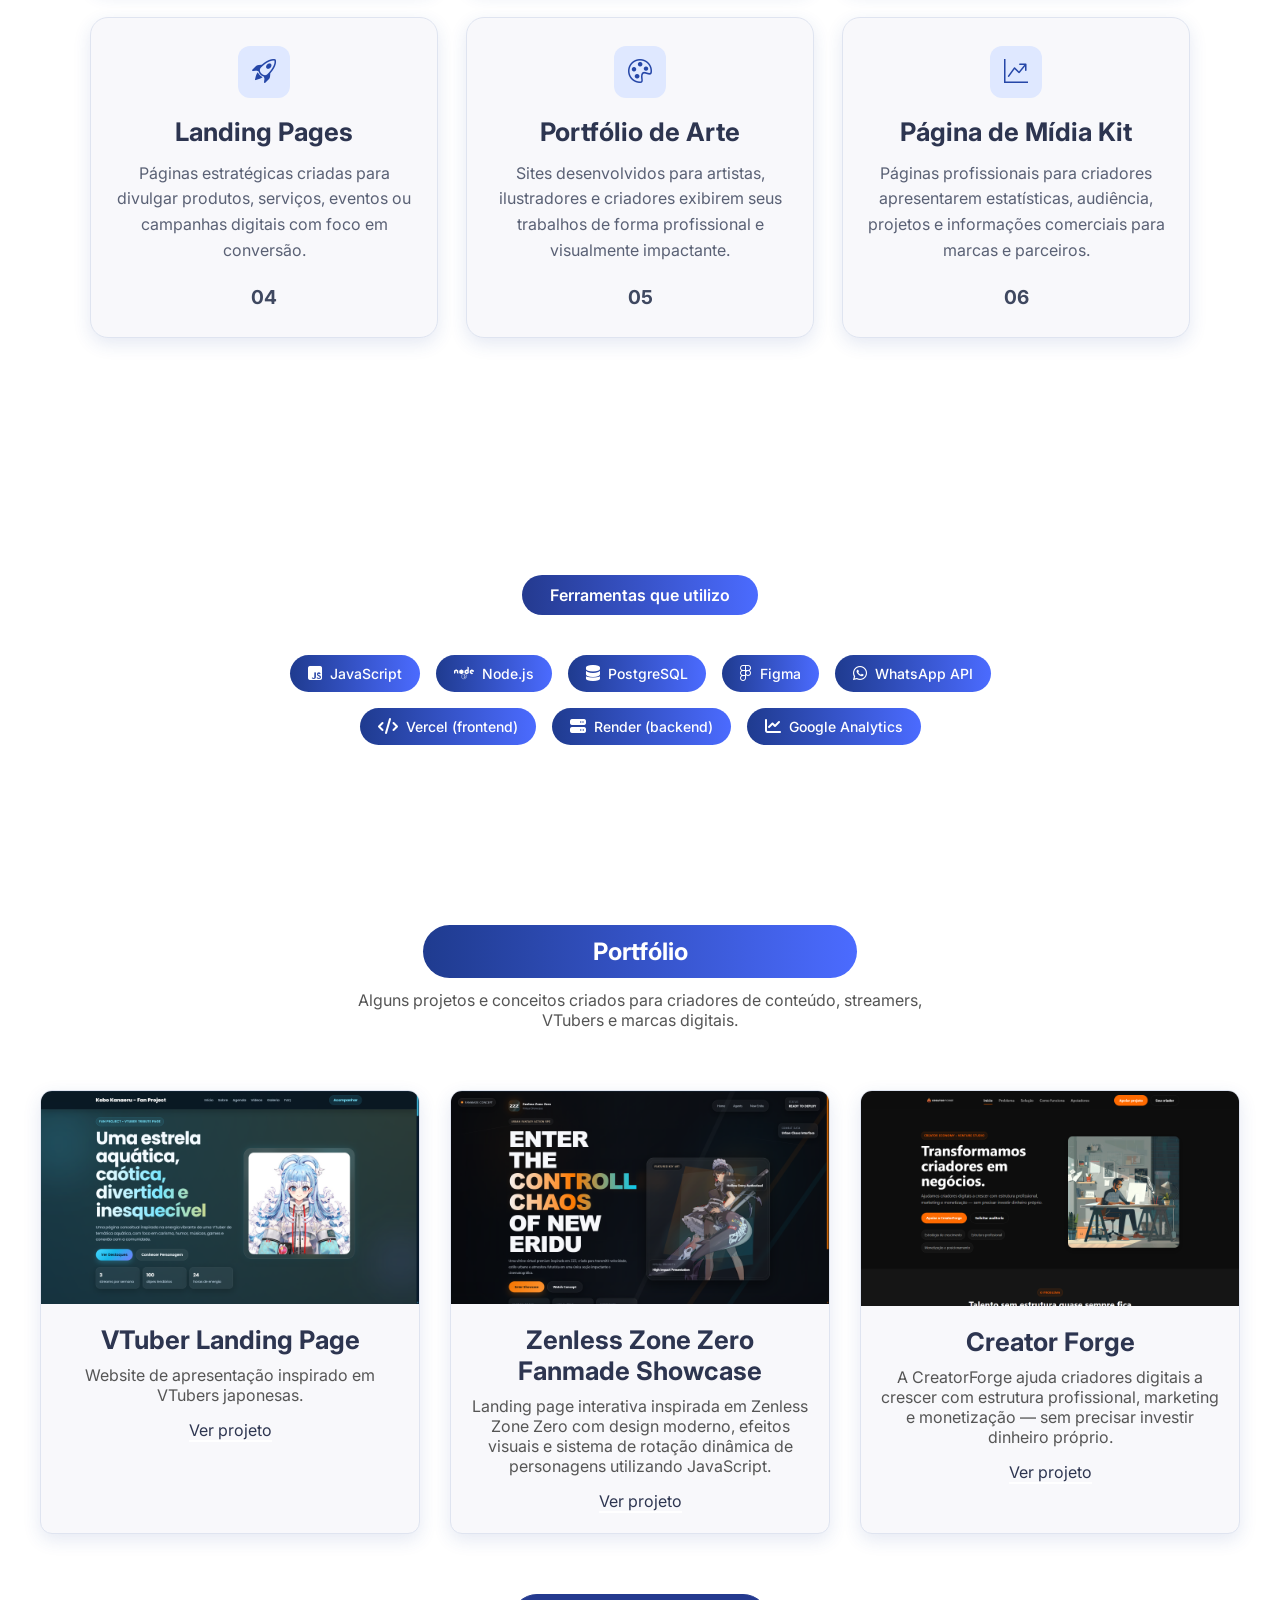
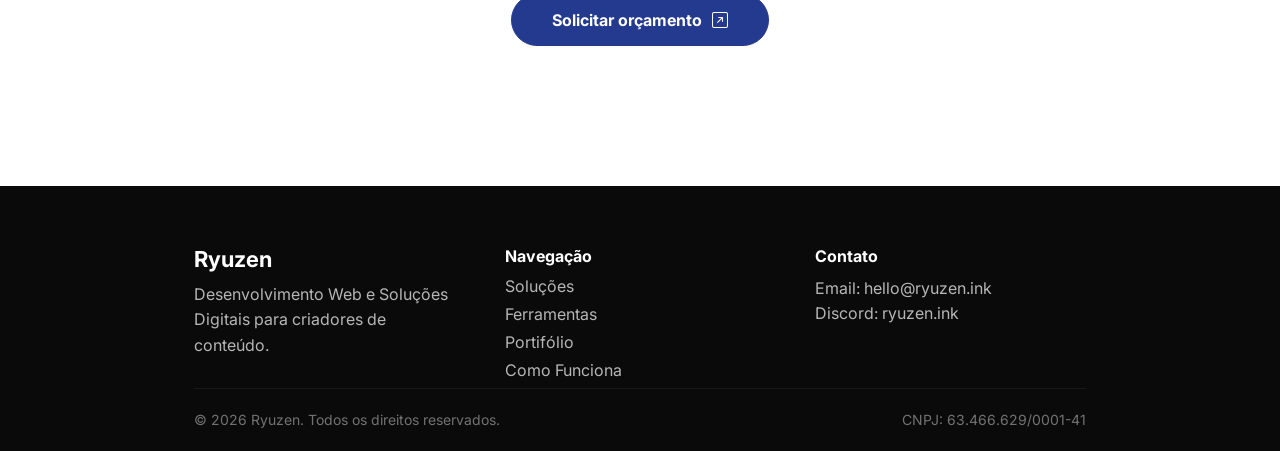
==== commit 5ac71a12: "dev: reativando os icons do bootstrap para aparecerem nos cards de serviços" ====
--- a/index.html
+++ b/index.html
@@ -19,9 +19,9 @@
     <link rel="stylesheet" href="assets/css/responsive.css">
     <link rel="stylesheet" href="assets/css/background/bg.css">
     
-    <!-- Bootstrap Icons 
+    <!-- Bootstrap Icons -->
     <link rel="stylesheet" href="https://cdn.jsdelivr.net/npm/bootstrap-icons@1.13.1/font/bootstrap-icons.min.css">
-    -->
+    
 
     <!-- Font Awesome Icons -->
     <link rel="stylesheet" href="https://cdnjs.cloudflare.com/ajax/libs/font-awesome/6.5.1/css/all.min.css">
